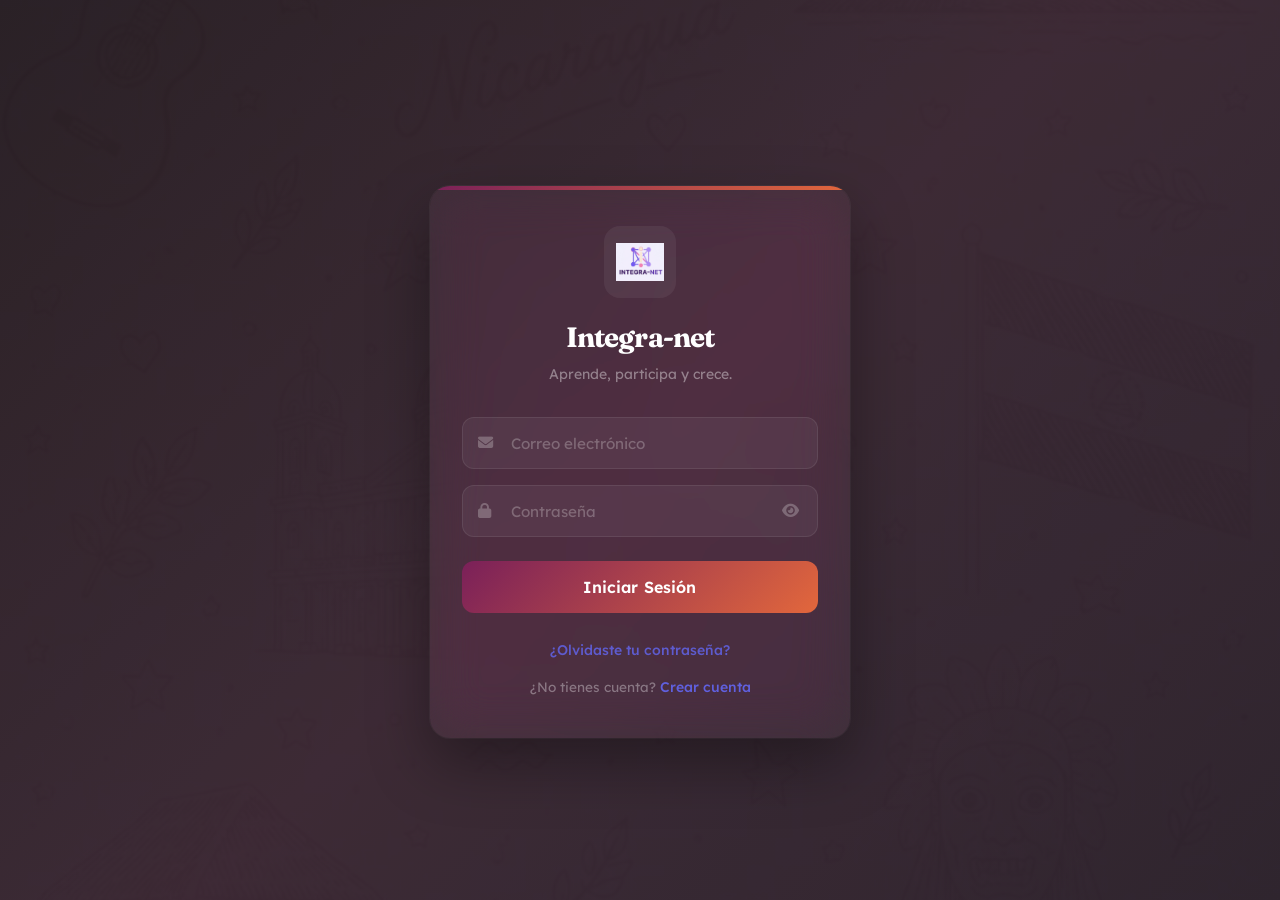
==== web-docente-admin-organizado/paginas/docente/index.html @ 7e0cc8c9 "Add files via upload" ====
<!DOCTYPE html>
<html lang="es">
<head>
    <meta charset="UTF-8">
    <title>Integra-net | Panel Docente</title>
    <meta name="viewport" content="width=device-width, initial-scale=1.0, viewport-fit=cover">
    <link rel="stylesheet" href="https://cdnjs.cloudflare.com/ajax/libs/font-awesome/6.5.1/css/all.min.css">
    <link rel="stylesheet" href="https://cdn.jsdelivr.net/npm/chart.js@4.4.1/dist/chart.min.css">
    <link rel="preconnect" href="https://fonts.googleapis.com">
    <link rel="preconnect" href="https://fonts.gstatic.com" crossorigin>
    <link href="https://fonts.googleapis.com/css2?family=Fraunces:opsz,wght@9..144,500;9..144,600;9..144,700&family=Lexend:wght@300;400;500;600;700&display=swap" rel="stylesheet">
    <link rel="stylesheet" href="../../assets/css/design.css">
    <link rel="stylesheet" href="../../assets/css/styles.css">
    <link rel="stylesheet" href="./docente.css">
</head>
<body>

<div class="overlay" id="overlay" onclick="cerrarSidebar()"></div>

<aside class="sidebar" id="mainSidebar">
    <div class="logo">
        <img src="../../assets/images/Integra-net.jpg" alt="logo" onerror="this.src='https://via.placeholder.com/70'">
        <h2>Integra-net</h2>
        <span>Panel Docente</span>
    </div>
    <nav class="menu">
        <a class="active" data-section="inicio"><i class="fa-solid fa-house"></i> Inicio</a>
        <a data-section="grupos"><i class="fa-solid fa-layer-group"></i> Mis Grupos</a>
        <a data-section="evaluaciones"><i class="fa-solid fa-file-pen"></i> Evaluaciones</a>
        <a data-section="calificaciones"><i class="fa-solid fa-star"></i> Calificaciones</a>
        <a data-section="asistencia"><i class="fa-solid fa-calendar-check"></i> Asistencia</a>
        <a data-section="observaciones"><i class="fa-solid fa-clipboard"></i> Observaciones</a>
        <a data-section="estudiantes"><i class="fa-solid fa-user-graduate"></i> Estudiantes</a>
        <a data-section="tareas"><i class="fa-solid fa-tasks"></i> Tareas</a>
        <a data-section="chat"><i class="fa-solid fa-comments"></i> Chat <span id="chatNotifSidebar" class="notif-badge" style="display:none">0</span></a>
        <a data-section="reportes"><i class="fa-solid fa-chart-simple"></i> Reportes</a>
        <a data-section="perfil"><i class="fa-solid fa-user"></i> Perfil</a>
    </nav>
    <div class="sidebar-footer">
        <button class="btn-cerrar-sesion" onclick="cerrarSesion()"><i class="fa-solid fa-right-from-bracket"></i> Cerrar sesión</button>
    </div>
</aside>

<header class="topbar ribbon-accent">
    <div class="welcome">
        <h1><i class="fa-solid fa-chalkboard-user"></i> Bienvenido Docente, <span id="nombreDocente">...</span></h1>
        <p>Gestiona tus clases, evaluaciones y estudiantes</p>
    </div>
    <div style="display:flex;align-items:center;gap:6px">
        <button class="theme-toggle" onclick="toggleTheme()" title="Cambiar tema" aria-label="Cambiar tema claro/oscuro"><i class="fa-solid fa-moon"></i></button>
        <button class="menu-toggle" onclick="toggleSidebar()" aria-label="Abrir menú"><i class="fa-solid fa-bars"></i></button>
    </div>
</header>

<div class="main-content">
    <!-- INICIO -->
    <section id="inicio" class="dashboard active-section">
        <div class="search-box"><i class="fa-solid fa-magnifying-glass"></i><input type="text" id="buscarGeneral" placeholder="Buscar..."></div>
        <div class="resumen-tareas">
            <div class="card-resumen"><div class="icon-card" style="background:#dbeafe;color:#2563eb"><i class="fa-solid fa-layer-group"></i></div><div class="card-info"><h3>Grupos</h3><span class="card-number" id="totalGrupos">0</span></div></div>
            <div class="card-resumen"><div class="icon-card" style="background:#dcfce7;color:#16a34a"><i class="fa-solid fa-file-pen"></i></div><div class="card-info"><h3>Evaluaciones</h3><span class="card-number" id="totalEvaluaciones">0</span></div></div>
            <div class="card-resumen"><div class="icon-card" style="background:#fef3c7;color:#d97706"><i class="fa-solid fa-users"></i></div><div class="card-info"><h3>Estudiantes</h3><span class="card-number" id="totalEstudiantes">0</span></div></div>
            <div class="card-resumen"><div class="icon-card" style="background:var(--primary-lightest);color:var(--primary)"><i class="fa-solid fa-chart-line"></i></div><div class="card-info"><h3>Rendimiento</h3><span class="card-number" id="totalRendimiento">0%</span></div></div>
        </div>
        <div class="bloque-tareas">
            <div class="bloque-header"><h2><i class="fa-solid fa-chart-bar"></i> Rendimiento General</h2></div>
            <canvas id="chartRendimientoDocente" height="180"></canvas>
        </div>
        <div class="grid-2">
            <div class="bloque-tareas">
                <div class="bloque-header"><h2><i class="fa-solid fa-layer-group"></i> Mis Grupos</h2></div>
                <div id="listaGruposResumen" class="lista-tareas"></div>
            </div>
            <div class="bloque-tareas">
                <div class="bloque-header"><h2><i class="fa-solid fa-clock"></i> Próximas Evaluaciones</h2></div>
                <div id="listaEvaluacionesProximas" class="lista-tareas"></div>
            </div>
        </div>
    </section>

    <!-- GRUPOS -->
    <section id="grupos" class="dashboard">
        <div class="bloque-header"><h2><i class="fa-solid fa-layer-group"></i> Mis Grupos</h2><button class="btn-primary" onclick="abrirModalCrearGrupo()"><i class="fa-solid fa-plus"></i> Nuevo Grupo</button></div>
        <div id="listaGrupos" class="lista-tareas"></div>
    </section>

    <!-- EVALUACIONES -->
    <section id="evaluaciones" class="dashboard">
        <div class="bloque-header"><h2><i class="fa-solid fa-file-pen"></i> Evaluaciones</h2><button class="btn-primary" onclick="abrirModalEvaluacion()"><i class="fa-solid fa-plus"></i> Nueva Evaluación</button></div>
        <div class="filtros-bar">
            <select id="filtroGradoEval" onchange="renderizarEvaluaciones()"><option value="">Todos los grados</option></select>
            <select id="filtroSeccionEval" onchange="renderizarEvaluaciones()"><option value="">Todas las secciones</option></select>
        </div>
        <div id="listaEvaluaciones" class="lista-tareas"></div>
    </section>

    <!-- CALIFICACIONES -->
    <section id="calificaciones" class="dashboard">
        <div class="bloque-header"><h2><i class="fa-solid fa-star"></i> Calificaciones</h2></div>
        <div class="filtros-bar">
            <select id="filtroGradoCal" onchange="cargarCalificaciones()"><option value="">Seleccionar grado</option></select>
            <select id="filtroSeccionCal" onchange="cargarCalificaciones()"><option value="">Seleccionar sección</option></select>
            <select id="filtroEvalCal" onchange="cargarCalificaciones()"><option value="">Seleccionar evaluación</option></select>
        </div>
        <div id="listaCalificaciones" class="lista-tareas"></div>
    </section>

    <!-- ASISTENCIA -->
    <section id="asistencia" class="dashboard">
        <div class="bloque-header"><h2><i class="fa-solid fa-calendar-check"></i> Registro de Asistencia</h2></div>
        <div class="filtros-bar">
            <select id="filtroGradoAsis" onchange="cargarAsistencia()"><option value="">Seleccionar grado</option></select>
            <select id="filtroSeccionAsis" onchange="cargarAsistencia()"><option value="">Seleccionar sección</option></select>
            <input type="date" id="fechaAsistencia" onchange="cargarAsistencia()" style="padding:8px 12px;border:1px solid #e2e8f0;border-radius:12px">
        </div>
        <div id="listaAsistencia" class="lista-tareas"></div>
    </section>

    <!-- OBSERVACIONES -->
    <section id="observaciones" class="dashboard">
        <div class="bloque-header"><h2><i class="fa-solid fa-clipboard"></i> Observaciones</h2></div>
        <div class="filtros-bar">
            <select id="filtroGradoObs" onchange="cargarObservaciones()"><option value="">Seleccionar grado</option></select>
            <select id="filtroSeccionObs" onchange="cargarObservaciones()"><option value="">Seleccionar sección</option></select>
        </div>
        <div id="listaObservaciones" class="lista-tareas"></div>
    </section>

    <!-- ESTUDIANTES -->
    <section id="estudiantes" class="dashboard">
        <div class="search-box"><i class="fa-solid fa-search"></i><input type="text" id="buscarEstudiante" placeholder="Buscar estudiante..."></div>
        <div id="listaEstudiantes" class="lista-tareas"></div>
    </section>

    <!-- REPORTES -->
    <section id="reportes" class="dashboard">
        <div class="bloque-header"><h2><i class="fa-solid fa-chart-simple"></i> Reportes de mi Módulo</h2></div>
        <div class="grid-2">
            <div class="bloque-tareas">
                <div class="bloque-header"><h2><i class="fa-solid fa-chart-bar"></i> Promedio por Grupo</h2></div>
                <canvas id="chartReporteGrupos" height="200"></canvas>
            </div>
            <div class="bloque-tareas">
                <div class="bloque-header"><h2><i class="fa-solid fa-circle-check"></i> Resumen General</h2></div>
                <div id="resumenReporteDocente"></div>
            </div>
        </div>
        <div class="bloque-tareas" style="margin-top:20px">
            <div class="bloque-header"><h2><i class="fa-solid fa-table"></i> Rendimiento por Estudiante</h2></div>
            <div id="tablaRendimiento" class="lista-tareas"></div>
        </div>
    </section>

    <!-- TAREAS -->
    <section id="tareas" class="dashboard">
        <div class="bloque-header"><h2><i class="fa-solid fa-tasks"></i> Gestión de Tareas</h2><button class="btn-primary" onclick="abrirModalCrearTarea()"><i class="fa-solid fa-plus"></i> Nueva Tarea</button></div>
        <div class="filtros-bar">
            <select id="filtroTareaGrupoDocente" onchange="renderizarTareasDocente()">
                <option value="">Todos los grupos</option>
            </select>
            <select id="filtroTareaEstadoDocente" onchange="renderizarTareasDocente()">
                <option value="">Todos los estados</option>
                <option value="pendiente">Pendiente</option>
                <option value="caducada">Caducada</option>
            </select>
        </div>
        <div id="listaTareasDocente" class="lista-tareas"></div>
    </section>

    <!-- MODAL CREAR/EDITAR TAREA -->
    <div id="modalCrearTareaOverlay" class="modal-overlay">
        <div class="modal-contenido">
            <h3 id="modalTareaTitulo"><i class="fa-solid fa-plus"></i> Nueva Tarea</h3>
            <input type="text" id="tareaTitulo" placeholder="Título de la tarea">
            <textarea id="tareaDescripcion" rows="3" placeholder="Descripción de la tarea"></textarea>
            <select id="tareaGrupo"><option value="">Seleccionar grupo</option></select>
            <input type="date" id="tareaFechaLimite">
            <input type="number" id="tareaValor" placeholder="Valor (0-100)" min="0" max="100">
            <div class="modal-buttons">
                <button onclick="cerrarModalCrearTarea()">Cancelar</button>
                <button onclick="guardarTareaDocente()"><i class="fa-solid fa-check"></i> Guardar</button>
            </div>
        </div>
    </div>

    <!-- MODAL VER ENTREGAS -->
    <div id="modalEntregasTarea" class="modal-overlay">
        <div class="modal-contenido modal-lg" style="max-width:700px">
            <h3 id="modalEntregasTitulo"><i class="fa-solid fa-eye"></i> Entregas</h3>
            <div id="listaEntregasTarea"></div>
            <div class="modal-buttons"><button onclick="cerrarModalEntregas()">Cerrar</button></div>
        </div>
    </div>

    <!-- CHAT -->
    <section id="chat" class="dashboard">
        <div class="chat-app">
            <!-- LISTA DE CONVERSACIONES -->
            <div class="chat-sidebar" id="chatSidebar">
                <div class="chat-sidebar-header">
                    <div class="chat-sidebar-titulo">
                        <i class="fa-solid fa-comments"></i>
                        <span>Chat</span>
                    </div>
                    <button class="chat-btn-icon" onclick="chatUI.mostrarNuevoContacto()" title="Nuevo chat">
                        <i class="fa-solid fa-square-pen"></i>
                    </button>
                </div>
                <div class="chat-sidebar-search">
                    <i class="fa-solid fa-magnifying-glass"></i>
                    <input type="text" id="buscarConversaciones" placeholder="Buscar o empezar nuevo chat..." oninput="chatUI.filtrarConversaciones(this.value)">
                </div>
                <div class="chat-sidebar-tabs">
                    <button class="chat-tab active" data-tab="todas" onclick="chatUI.cambiarTab(this)">Todas</button>
                    <button class="chat-tab" data-tab="noLeidos" onclick="chatUI.cambiarTab(this)">No leídos</button>
                    <button class="chat-tab" data-tab="grupos" onclick="chatUI.cambiarTab(this)">Grupos</button>
                </div>
                <div id="listaConversaciones" class="chat-conversaciones-lista"></div>
            </div>

            <!-- PANEL PRINCIPAL DE CHAT -->
            <div class="chat-main-panel" id="chatMainPanel">
                <!-- PLACEHOLDER -->
                <div class="chat-placeholder" id="chatPlaceholder">
                    <div class="chat-placeholder-icon">
                        <i class="fa-solid fa-message"></i>
                    </div>
                    <h3>Tus mensajes</h3>
                    <p>Selecciona una conversación o inicia una nueva</p>
                </div>

                <!-- CONVERSACION ABIERTA -->
                <div class="chat-conversacion" id="chatConversacion" style="display:none">
                    <!-- HEADER -->
                    <div class="chat-conv-header" id="chatConvHeader">
                        <button class="chat-btn-back" onclick="chatUI.cerrarConversacion()" id="chatBackBtn">
                            <i class="fa-solid fa-arrow-left"></i>
                        </button>
                        <div class="chat-conv-header-avatar" id="chatHeaderAvatar" onclick="chatUI.abrirInfoContacto()">
                            <img src="../../assets/images/avatar.png" id="chatAvatar" alt="">
                            <span class="chat-online-dot" id="chatOnlineDot" style="display:none"></span>
                        </div>
                        <div class="chat-conv-header-info" onclick="chatUI.abrirInfoContacto()">
                            <div class="chat-conv-header-nombre" id="chatContactoNombre">Nombre</div>
                            <div class="chat-conv-header-status" id="chatContactoStatus">...</div>
                        </div>
                        <div class="chat-conv-header-acciones">
                            <button class="chat-btn-icon" onclick="chatUI.abrirInfoGrupo()" id="chatBtnGrupoInfo" style="display:none" title="Información del grupo">
                                <i class="fa-solid fa-info-circle"></i>
                            </button>
                            <button class="chat-btn-icon" onclick="chatUI.mostrarOpcionesConv()" title="Más opciones">
                                <i class="fa-solid fa-ellipsis-vertical"></i>
                            </button>
                        </div>
                    </div>

                    <!-- MENSAJES -->
                    <div class="chat-mensajes-area" id="chatMensajes">
                        <div class="chat-mensajes-loading" id="chatLoadingMsgs">
                            <div class="chat-skeleton"></div>
                            <div class="chat-skeleton"></div>
                            <div class="chat-skeleton"></div>
                        </div>
                    </div>

                    <!-- REPLY PREVIEW -->
                    <div class="chat-reply-preview" id="chatReplyPreview" style="display:none">
                        <div class="chat-reply-content">
                            <div class="chat-reply-bar" style="background:var(--primary)"></div>
                            <div class="chat-reply-info">
                                <span class="chat-reply-nombre" id="chatReplyNombre"></span>
                                <span class="chat-reply-texto" id="chatReplyTexto"></span>
                            </div>
                            <button class="chat-reply-cerrar" onclick="chatUI.cancelarRespuesta()">
                                <i class="fa-solid fa-xmark"></i>
                            </button>
                        </div>
                    </div>

                    <!-- INPUT BAR -->
                    <div class="chat-input-bar" id="chatInputBar">
                        <button class="chat-btn-input" onclick="chatUI.mostrarAdjuntar()" title="Adjuntar">
                            <i class="fa-solid fa-plus"></i>
                        </button>
                        <div class="chat-input-wrapper">
                            <input type="text" id="chatInput" placeholder="Escribe un mensaje..." autocomplete="off"
                                oninput="chatUI.onInputChange()" onkeydown="if(event.key==='Enter'&&!event.shiftKey){event.preventDefault();chatUI.enviarMensaje()}">
                            <div class="chat-input-adjuntos" id="chatInputAdjuntos" style="display:none"></div>
                        </div>
                        <button class="chat-btn-send" id="chatBtnSend" onclick="chatUI.enviarMensaje()">
                            <i class="fa-solid fa-paper-plane"></i>
                        </button>
                    </div>
                </div>
            </div>
        </div>
    </section>

    <!-- MODAL CONTACTOS / NUEVO CHAT -->
    <div class="chat-modal-overlay" id="modalNuevoContacto" style="display:none" onclick="if(event.target===this)chatUI.cerrarModal('modalNuevoContacto')">
        <div class="chat-modal">
            <div class="chat-modal-header">
                <h3><i class="fa-solid fa-user-plus"></i> Nuevo mensaje</h3>
                <button class="chat-btn-icon" onclick="chatUI.cerrarModal('modalNuevoContacto')"><i class="fa-solid fa-xmark"></i></button>
            </div>
            <div class="chat-modal-search">
                <i class="fa-solid fa-search"></i>
                <input type="text" id="buscarContactos" placeholder="Buscar..." oninput="chatUI.filtrarContactos(this.value)">
            </div>
            <div class="chat-modal-filtros" id="contactosFiltros">
                <select id="filtroGradoContacto" onchange="chatUI.filtrarContactos()">
                    <option value="">Todos los grados</option>
                </select>
                <select id="filtroSeccionContacto" onchange="chatUI.filtrarContactos()">
                    <option value="">Todas las secciones</option>
                </select>
                <select id="filtroGrupoContacto" onchange="chatUI.filtrarContactos()" style="display:none">
                    <option value="">Todos los grupos</option>
                </select>
            </div>
            <div class="chat-modal-lista" id="listaContactos"></div>
        </div>
    </div>

    <!-- MODAL INFORMACIÓN GRUPO -->
    <div class="chat-modal-overlay" id="modalInfoGrupo" style="display:none" onclick="if(event.target===this)chatUI.cerrarModal('modalInfoGrupo')">
        <div class="chat-modal chat-modal-lg">
            <div class="chat-modal-header">
                <h3><i class="fa-solid fa-info-circle"></i> Información del grupo</h3>
                <button class="chat-btn-icon" onclick="chatUI.cerrarModal('modalInfoGrupo')"><i class="fa-solid fa-xmark"></i></button>
            </div>
            <div id="infoGrupoContent" class="chat-info-grupo"></div>
        </div>
    </div>

    <!-- MODAL PERFIL MIEMBRO -->
    <div class="chat-modal-overlay" id="modalPerfilMiembro" style="display:none" onclick="if(event.target===this)chatUI.cerrarModal('modalPerfilMiembro')">
        <div class="chat-modal">
            <div class="chat-modal-header">
                <h3><i class="fa-solid fa-user"></i> Perfil</h3>
                <button class="chat-btn-icon" onclick="chatUI.cerrarModal('modalPerfilMiembro')"><i class="fa-solid fa-xmark"></i></button>
            </div>
            <div id="perfilMiembroContent"></div>
        </div>
    </div>

    <!-- MENÚ CONTEXTUAL MENSAJE -->
    <div class="chat-context-menu" id="chatContextMenu" style="display:none"></div>

    <!-- REACTION PICKER -->
    <div class="chat-reaction-picker" id="chatReactionPicker" style="display:none">
        <button onclick="chatUI.reaccionar('&#128077;')">👍</button>
        <button onclick="chatUI.reaccionar('&#10084;&#65039;')">❤️</button>
        <button onclick="chatUI.reaccionar('&#128514;')">😂</button>
        <button onclick="chatUI.reaccionar('&#128562;')">😮</button>
        <button onclick="chatUI.reaccionar('&#128557;')">😢</button>
        <button onclick="chatUI.reaccionar('&#128079;')">👏</button>
        <button onclick="chatUI.reaccionar('&#127881;')">🎉</button>
    </div>

    <!-- MODAL ADJUNTAR ARCHIVO -->
    <div class="chat-modal-overlay" id="modalAdjuntar" style="display:none" onclick="if(event.target===this)chatUI.cerrarModal('modalAdjuntar')">
        <div class="chat-modal chat-modal-adjuntar">
            <div class="chat-modal-header">
                <h3><i class="fa-solid fa-paperclip"></i> Adjuntar</h3>
                <button class="chat-btn-icon" onclick="chatUI.cerrarModal('modalAdjuntar')"><i class="fa-solid fa-xmark"></i></button>
            </div>
            <div class="chat-adjuntar-grid">
                <div class="chat-adjuntar-item" onclick="chatUI.adjuntarCamara()">
                    <div class="chat-adjuntar-icon" style="background:#fee2e2;color:#ef4444"><i class="fa-solid fa-camera"></i></div>
                    <span>Cámara</span>
                </div>
                <div class="chat-adjuntar-item" onclick="chatUI.adjuntarGaleria()">
                    <div class="chat-adjuntar-icon" style="background:#dbeafe;color:#3b82f6"><i class="fa-solid fa-image"></i></div>
                    <span>Galería</span>
                </div>
                <div class="chat-adjuntar-item" onclick="chatUI.adjuntarDocumento()">
                    <div class="chat-adjuntar-icon" style="background:var(--primary-lightest);color:var(--primary)"><i class="fa-solid fa-file"></i></div>
                    <span>Documento</span>
                </div>
                <div class="chat-adjuntar-item" onclick="chatUI.adjuntarAudio()">
                    <div class="chat-adjuntar-icon" style="background:#fce7f3;color:#ec4899"><i class="fa-solid fa-microphone"></i></div>
                    <span>Audio</span>
                </div>
                <div class="chat-adjuntar-item" onclick="chatUI.adjuntarUbicacion()">
                    <div class="chat-adjuntar-icon" style="background:#d1fae5;color:#10b981"><i class="fa-solid fa-location-dot"></i></div>
                    <span>Ubicación</span>
                </div>
                <div class="chat-adjuntar-item" onclick="chatUI.adjuntarContacto()">
                    <div class="chat-adjuntar-icon" style="background:#f3e8ff;color:#9333ea"><i class="fa-solid fa-address-book"></i></div>
                    <span>Contacto</span>
                </div>
                <div class="chat-adjuntar-item" onclick="chatUI.adjuntarEncuesta()" id="chatBtnEncuesta">
                    <div class="chat-adjuntar-icon" style="background:#fef3c7;color:#f59e0b"><i class="fa-solid fa-chart-bar"></i></div>
                    <span>Encuesta</span>
                </div>
            </div>
        </div>
    </div>

    <!-- MODAL ENCUESTA -->
    <div class="chat-modal-overlay" id="modalEncuesta" style="display:none" onclick="if(event.target===this)chatUI.cerrarModal('modalEncuesta')">
        <div class="chat-modal">
            <div class="chat-modal-header">
                <h3><i class="fa-solid fa-chart-bar"></i> Crear encuesta</h3>
                <button class="chat-btn-icon" onclick="chatUI.cerrarModal('modalEncuesta')"><i class="fa-solid fa-xmark"></i></button>
            </div>
            <div class="chat-encuesta-form">
                <input type="text" id="encuestaPregunta" placeholder="Escribe tu pregunta..." class="chat-input-full">
                <div id="encuestaOpciones">
                    <input type="text" class="chat-input-full" placeholder="Opción 1" style="margin-bottom:8px">
                    <input type="text" class="chat-input-full" placeholder="Opción 2" style="margin-bottom:8px">
                </div>
                <button class="chat-btn-link" onclick="chatUI.agregarOpcionEncuesta()"><i class="fa-solid fa-plus"></i> Agregar opción</button>
                <select id="encuestaTipo" class="chat-input-full" style="margin-top:12px">
                    <option value="multiple">Múltiples respuestas</option>
                    <option value="unica">Una sola respuesta</option>
                </select>
                <button class="chat-btn-primary" onclick="chatUI.enviarEncuesta()" style="margin-top:16px;width:100%">Crear encuesta</button>
            </div>
        </div>
    </div>

    <!-- MODAL OPCIONES CONVERSACIÓN -->
    <div class="chat-modal-overlay" id="modalOpcionesConv" style="display:none" onclick="if(event.target===this)chatUI.cerrarModal('modalOpcionesConv')">
        <div class="chat-modal">
            <div class="chat-modal-header">
                <h3><i class="fa-solid fa-sliders"></i> Opciones</h3>
                <button class="chat-btn-icon" onclick="chatUI.cerrarModal('modalOpcionesConv')"><i class="fa-solid fa-xmark"></i></button>
            </div>
            <div id="opcionesConvContent" class="chat-opciones-lista"></div>
        </div>
    </div>

    <!-- MODAL REPORTE DOCENTE -->
    <div class="chat-modal-overlay" id="modalReporteChat" style="display:none" onclick="if(event.target===this)chatUI.cerrarModal('modalReporteChat')">
        <div class="chat-modal">
            <div class="chat-modal-header">
                <h3><i class="fa-solid fa-file-export"></i> Exportar conversación</h3>
                <button class="chat-btn-icon" onclick="chatUI.cerrarModal('modalReporteChat')"><i class="fa-solid fa-xmark"></i></button>
            </div>
            <div class="chat-reporte-form">
                <label>Fecha inicial</label>
                <input type="date" id="reporteFechaInicio" class="chat-input-full">
                <label>Fecha final</label>
                <input type="date" id="reporteFechaFin" class="chat-input-full">
                <div style="display:flex;gap:8px;margin-top:16px">
                    <button class="chat-btn-primary" onclick="chatUI.exportarPDF()" style="flex:1"><i class="fa-solid fa-file-pdf"></i> PDF</button>
                    <button class="chat-btn-primary" onclick="chatUI.exportarExcel()" style="flex:1;background:#10b981"><i class="fa-solid fa-file-excel"></i> Excel</button>
                </div>
                <button class="chat-btn-primary" onclick="chatUI.exportarImprimir()" style="margin-top:8px;width:100%;background:var(--primary)"><i class="fa-solid fa-print"></i> Imprimir</button>
            </div>
        </div>
    </div>

    <!-- PERFIL -->
    <section id="perfil" class="dashboard">
        <div class="perfil-card">
            <div class="perfil-portada"></div>
            <div class="perfil-avatar" onclick="document.getElementById('avatarInput').click()">
                <img id="avatarImg" src="../../assets/images/avatar.png" onerror="this.src='../../assets/images/avatar.png'">
                <div class="avatar-edit-icon"><i class="fa-solid fa-camera"></i></div>
            </div>
            <input type="file" id="avatarInput" accept="image/*" style="display:none" onchange="cambiarAvatar(this)">
            <div class="perfil-info">
                <h2 id="perfilNombre"></h2>
                <span class="rol-badge" style="background:#e0f2fe;color:#0284c7"><i class="fa-solid fa-chalkboard-user"></i> Docente</span>
                <div id="perfilMateriaInfo" style="margin-top:8px;font-size:14px;color:#64748b"></div>
            </div>
            <div class="perfil-detalles">
                <div class="detalle-item"><i class="fa-solid fa-envelope"></i> <span id="perfilEmail"></span></div>
                <div class="detalle-item"><i class="fa-solid fa-id-card"></i> <span id="perfilCodigo"></span></div>
                <div class="detalle-item"><i class="fa-solid fa-graduation-cap"></i> <span id="perfilEspecialidad"></span></div>
                <div class="detalle-item"><i class="fa-solid fa-building"></i> <span id="perfilInstituto"></span></div>
                <div class="detalle-item"><i class="fa-solid fa-phone"></i> <span id="perfilTelefono"></span></div>
                <div class="detalle-item"><i class="fa-solid fa-location-dot"></i> <span id="perfilDireccion"></span></div>
                <div class="detalle-item"><i class="fa-solid fa-calendar-alt"></i> Ingreso: <span id="perfilFechaIngreso"></span></div>
            </div>
        </div>
    </section>
</div>

<nav class="bottom-nav">
    <a data-section="inicio" class="active"><i class="fa-solid fa-house"></i><span>Inicio</span></a>
    <a data-section="grupos"><i class="fa-solid fa-layer-group"></i><span>Grupos</span></a>
    <a data-section="evaluaciones"><i class="fa-solid fa-file-pen"></i><span>Evaluaciones</span></a>
    <a data-section="tareas"><i class="fa-solid fa-tasks"></i><span>Tareas</span></a>
    <a data-section="chat"><i class="fa-solid fa-comments"></i><span>Chat <span id="chatNotifBadge" class="notif-badge" style="display:none">0</span></span></a>
    <a data-section="perfil"><i class="fa-solid fa-user"></i><span>Perfil</span></a>
</nav>

<!-- MODAL NUEVA EVALUACIÓN -->
<div id="modalEvaluacionOverlay" class="modal-overlay">
    <div class="modal-contenido">
        <h3><i class="fa-solid fa-file-pen"></i> Nueva Evaluación</h3>
        <select id="evalGrado" onchange="actualizarSeccionesEval()"><option value="">Seleccionar grado</option></select>
        <select id="evalSeccion"><option value="">Seleccionar sección</option></select>
        <input type="text" id="evalNombre" placeholder="Nombre de la evaluación">
        <textarea id="evalDescripcion" rows="3" placeholder="Descripción"></textarea>
        <input type="date" id="evalFecha">
        <div style="display:flex;gap:10px">
            <input type="number" id="evalValor" placeholder="Valor (%)" min="1" max="100" style="flex:1">
            <input type="number" id="evalPuntajeMax" placeholder="Puntaje máximo" min="1" value="100" style="flex:1">
        </div>
        <div class="modal-buttons">
            <button onclick="cerrarModalEvaluacion()">Cancelar</button>
            <button onclick="crearEvaluacion()">Crear Evaluación</button>
        </div>
    </div>
</div>

<!-- MODAL CALIFICAR -->
<div id="modalCalificarOverlay" class="modal-overlay">
    <div class="modal-contenido modal-lg" style="max-width:700px">
        <h3 id="modalCalificarTitulo"><i class="fa-solid fa-star"></i> Calificar</h3>
        <div id="modalCalificarBody"></div>
        <div class="modal-buttons"><button onclick="cerrarModalCalificar()">Cerrar</button></div>
    </div>
</div>

<!-- MODAL CREAR GRUPO -->
<div id="modalCrearGrupoOverlay" class="modal-overlay">
    <div class="modal-contenido">
        <h3><i class="fa-solid fa-layer-group"></i> Crear Nuevo Grupo</h3>
        <input type="text" id="grupoNombre" placeholder="Nombre del grupo (ej: Derechos de la Mujer 10° A)">
        <select id="grupoGrado">
            <option value="">Seleccionar grado</option>
            <option value="7mo">7mo</option>
            <option value="8vo">8vo</option>
            <option value="9no">9no</option>
            <option value="10mo">10mo</option>
            <option value="11vo">11vo</option>
        </select>
        <select id="grupoSeccion">
            <option value="">Seleccionar sección</option>
            <option value="A">A</option>
            <option value="B">B</option>
            <option value="C">C</option>
            <option value="D">D</option>
        </select>
        <textarea id="grupoDescripcion" rows="3" placeholder="Descripción del grupo (opcional)"></textarea>
        <div style="background:#f0fdf4;border-radius:12px;padding:12px;margin:10px 0">
            <p style="font-size:13px;color:#16a34a"><i class="fa-solid fa-info-circle"></i> El sistema generará automáticamente un código único para este grupo.</p>
        </div>
        <div class="modal-buttons">
            <button onclick="cerrarModalCrearGrupo()">Cancelar</button>
            <button onclick="crearGrupo()">Crear Grupo</button>
        </div>
    </div>
</div>

<!-- MODAL OBSERVACIÓN -->
<div id="modalObservacionOverlay" class="modal-overlay">
    <div class="modal-contenido">
        <h3><i class="fa-solid fa-clipboard"></i> Nueva Observación</h3>
        <select id="obsEstudiante"><option value="">Seleccionar estudiante</option></select>
        <select id="obsTipo">
            <option value="Rendimiento">Rendimiento</option>
            <option value="Disciplina">Disciplina</option>
            <option value="Liderazgo">Liderazgo</option>
            <option value="Creatividad">Creatividad</option>
            <option value="Participación">Participación</option>
            <option value="Conducta">Conducta</option>
            <option value="Trabajo en equipo">Trabajo en equipo</option>
        </select>
        <textarea id="obsDescripcion" rows="3" placeholder="Descripción de la observación"></textarea>
        <div class="modal-buttons">
            <button onclick="cerrarModalObservacion()">Cancelar</button>
            <button onclick="guardarObservacion()">Guardar</button>
        </div>
    </div>
</div>

<script src="https://cdn.jsdelivr.net/npm/chart.js@4.4.1/dist/chart.umd.min.js"></script>
<script src="../../assets/js/auth.js"></script>
<script src="../../assets/js/perfil/datosIniciales.js"></script>
<script src="../../assets/js/perfil/autenticacion.js"></script>
<script src="../../assets/js/perfil/perfiles.js"></script>
<script src="../../assets/js/perfil/perfilDocente.js"></script>
<script src="../../assets/js/perfil/chat.js"></script>
<script src="../../assets/js/perfil/chatUI.js"></script>
<script src="../../assets/js/perfil/grupos.js"></script>
<script src="../../assets/js/perfil/notificaciones.js"></script>
<script src="../../assets/js/perfil/tareas.js"></script>
<script src="./docente.js"></script>
</body>
</html>
---- web-docente-admin-organizado/assets/css/design.css ----
:root {
  --primary: #7A2059;
  --primary-hover: #691B4C;
  --primary-active: #59173F;
  --primary-subtle: rgba(122, 32, 89, 0.08);
  --primary-light: rgba(122, 32, 89, 0.12);
  --primary-lighter: rgba(122, 32, 89, 0.15);
  --primary-lightest: #f7ecf2;
  --primary-gradient: linear-gradient(135deg, #7A2059, #E2673C);
  --primary-ghost: linear-gradient(135deg, rgba(122,32,89,0.1), rgba(226,103,60,0.1));

  --success: #1B8A6B;
  --success-hover: #147059;
  --success-subtle: rgba(27, 138, 107, 0.08);
  --success-light: #d4f2e9;
  --success-lighter: #eefaf6;
  --warning: #D98E2B;
  --warning-hover: #B87621;
  --warning-subtle: rgba(217, 142, 43, 0.08);
  --warning-light: #fbebd2;
  --warning-lighter: #fdf6ea;
  --danger: #C23B4E;
  --danger-hover: #A62F40;
  --danger-subtle: rgba(194, 59, 78, 0.08);
  --danger-light: #f7dbe0;
  --danger-lighter: #fbeef0;
  --info: #6D5AC4;
  --info-subtle: rgba(109, 90, 196, 0.08);
  --info-light: #e5e0f7;
  --purple: #9B3B7A;
  --purple-subtle: rgba(155, 59, 122, 0.08);
  --purple-light: #f2e0eb;
  --orange: #E2673C;
  --orange-subtle: rgba(226, 103, 60, 0.08);
  --orange-light: #fbe3d6;
  --pink: #C23B70;
  --pink-subtle: rgba(194, 59, 112, 0.08);
  --pink-light: #f7dcea;
  --teal: #1B8A6B;
  --teal-subtle: rgba(27, 138, 107, 0.08);
  --teal-light: #d4f2e9;

  --bg: #FAF6F7;
  --bg-alt: #F5EEF1;
  --bg-dim: #EDE0E6;
  --surface: #ffffff;
  --surface-hover: #FAF6F7;
  --surface-elevated: #ffffff;
  --border: #E8DCE2;
  --border-light: #F3EAEE;
  --border-dark: #D8C5CF;

  --text-primary: #2B1626;
  --text-secondary: #6B5563;
  --text-tertiary: #A6919C;
  --text-placeholder: #C9B7C0;
  --text-inverse: #ffffff;
  --text-link: #7A2059;

  --shadow-xs: 0 1px 2px rgba(43, 22, 38, 0.03), 0 0 1px rgba(43, 22, 38, 0.06);
  --shadow-sm: 0 1px 3px rgba(43, 22, 38, 0.05), 0 1px 2px rgba(43, 22, 38, 0.04);
  --shadow-md: 0 4px 6px -1px rgba(43, 22, 38, 0.06), 0 2px 4px -2px rgba(43, 22, 38, 0.06);
  --shadow-lg: 0 10px 15px -3px rgba(43, 22, 38, 0.07), 0 4px 6px -4px rgba(43, 22, 38, 0.05);
  --shadow-xl: 0 20px 25px -5px rgba(43, 22, 38, 0.09), 0 8px 10px -6px rgba(43, 22, 38, 0.05);
  --shadow-2xl: 0 25px 50px -12px rgba(43, 22, 38, 0.18);
  --shadow-primary: 0 4px 14px rgba(122, 32, 89, 0.25);
  --shadow-primary-lg: 0 8px 25px rgba(122, 32, 89, 0.3);

  --radius-xs: 4px;
  --radius-sm: 6px;
  --radius-md: 8px;
  --radius-lg: 12px;
  --radius-xl: 16px;
  --radius-2xl: 20px;
  --radius-3xl: 24px;
  --radius-full: 50%;
  --radius-pill: 9999px;

  --font: 'Lexend', 'Segoe UI', system-ui, -apple-system, BlinkMacSystemFont, sans-serif;
  --font-display: 'Fraunces', 'Segoe UI', Georgia, serif;
  --font-mono: 'SF Mono', 'Fira Code', 'Cascadia Code', 'JetBrains Mono', monospace;

  --transition-fast: 150ms cubic-bezier(0.4, 0, 0.2, 1);
  --transition-base: 250ms cubic-bezier(0.4, 0, 0.2, 1);
  --transition-slow: 400ms cubic-bezier(0.4, 0, 0.2, 1);
  --transition-spring: 500ms cubic-bezier(0.16, 1, 0.3, 1);
  --transition-bounce: 600ms cubic-bezier(0.34, 1.56, 0.64, 1);

  --sidebar-width: 280px;
  --sidebar-collapsed: 0px;
  --topbar-height: 64px;
  --bottom-nav-height: 64px;
  --safe-area-bottom: env(safe-area-inset-bottom, 0px);
  --safe-area-top: env(safe-area-inset-top, 0px);
  --chat-input-height: 60px;
}

html { -webkit-text-size-adjust: 100%; scroll-behavior: smooth; }

*, *::before, *::after {
  margin: 0;
  padding: 0;
  box-sizing: border-box;
}

body {
  font-family: var(--font);
  background: var(--bg);
  color: var(--text-primary);
  min-height: 100vh;
  min-height: 100dvh;
  overflow-x: hidden;
  -webkit-font-smoothing: antialiased;
  -moz-osx-font-smoothing: grayscale;
  line-height: 1.5;
}

::selection { background: var(--primary-light); color: var(--primary); }
:focus-visible { outline: 2px solid var(--primary); outline-offset: 2px; }

h1, h2, h3 {
  font-family: var(--font-display);
  font-weight: 600;
  letter-spacing: -0.01em;
}

/* ===== SIGNATURE: RIBBON ACCENT =====
   Franja diagonal violeta→naranja inspirada en el lazo símbolo de la lucha
   contra la violencia de género. Se usa como remate superior en tarjetas
   y paneles clave para anclar visualmente la identidad del proyecto. */
.ribbon-accent {
  position: relative;
  overflow: hidden;
}
.ribbon-accent::before {
  content: '';
  position: absolute;
  top: 0; left: 0; right: 0;
  height: 4px;
  background: var(--primary-gradient);
}

::-webkit-scrollbar { width: 4px; height: 4px; }
::-webkit-scrollbar-track { background: transparent; }
::-webkit-scrollbar-thumb { background: var(--text-tertiary); border-radius: var(--radius-pill); }
::-webkit-scrollbar-thumb:hover { background: var(--text-secondary); }

/* ===== KEYFRAMES ===== */
@keyframes fadeIn { from { opacity: 0; } to { opacity: 1; } }
@keyframes fadeOut { from { opacity: 1; } to { opacity: 0; } }
@keyframes fadeInUp { from { opacity: 0; transform: translateY(16px); } to { opacity: 1; transform: translateY(0); } }
@keyframes fadeInDown { from { opacity: 0; transform: translateY(-12px); } to { opacity: 1; transform: translateY(0); } }
@keyframes fadeInLeft { from { opacity: 0; transform: translateX(-16px); } to { opacity: 1; transform: translateX(0); } }
@keyframes fadeInRight { from { opacity: 0; transform: translateX(16px); } to { opacity: 1; transform: translateX(0); } }
@keyframes fadeInScale { from { opacity: 0; transform: scale(0.95); } to { opacity: 1; transform: scale(1); } }
@keyframes scaleIn { from { transform: scale(0); } to { transform: scale(1); } }
@keyframes slideInUp { from { transform: translateY(100%); } to { transform: translateY(0); } }
@keyframes slideInDown { from { transform: translateY(-100%); } to { transform: translateY(0); } }
@keyframes slideInRight { from { transform: translateX(100%); } to { transform: translateX(0); } }
@keyframes slideInLeft { from { transform: translateX(-100%); } to { transform: translateX(0); } }
@keyframes pulse { 0%, 100% { opacity: 1; } 50% { opacity: 0.5; } }
@keyframes pulse-ring { 0% { transform: scale(0.8); opacity: 1; } 100% { transform: scale(2); opacity: 0; } }
@keyframes shimmer { 0% { background-position: -200% 0; } 100% { background-position: 200% 0; } }
@keyframes ripple { to { transform: scale(4); opacity: 0; } }
@keyframes spin { to { transform: rotate(360deg); } }
@keyframes bounce-in { 0% { transform: scale(0); } 50% { transform: scale(1.15); } 100% { transform: scale(1); } }
@keyframes msg-pop { 0% { opacity: 0; transform: translateY(8px) scale(0.97); } 100% { opacity: 1; transform: translateY(0) scale(1); } }
@keyframes skeleton-pulse { 0% { opacity: 0.6; } 50% { opacity: 1; } 100% { opacity: 0.6; } }
@keyframes progress-bar { from { width: 0%; } to { width: var(--progress, 100%); } }
@keyframes checkmark { 0% { stroke-dashoffset: 50; } 100% { stroke-dashoffset: 0; } }
@keyframes float { 0%, 100% { transform: translateY(0); } 50% { transform: translateY(-4px); } }
@keyframes shimmer-card { 0% { background-position: -400% 0; } 100% { background-position: 400% 0; } }
@keyframes slideUpFade {
  from { opacity: 0; transform: translateY(20px) scale(0.98); }
  to { opacity: 1; transform: translateY(0) scale(1); }
}
@keyframes notif-pulse {
  0% { box-shadow: 0 0 0 0 rgba(99, 102, 241, 0.5); }
  70% { box-shadow: 0 0 0 8px rgba(99, 102, 241, 0); }
  100% { box-shadow: 0 0 0 0 rgba(99, 102, 241, 0); }
}
@keyframes toast-in {
  0% { opacity: 0; transform: translateX(-50%) translateY(100px) scale(0.9); }
  100% { opacity: 1; transform: translateX(-50%) translateY(0) scale(1); }
}
@keyframes toast-out {
  0% { opacity: 1; transform: translateX(-50%) translateY(0) scale(1); }
  100% { opacity: 0; transform: translateX(-50%) translateY(20px) scale(0.9); }
}

/* ===== UTILITY CLASSES ===== */
.animate-fadeIn { animation: fadeIn var(--transition-slow) both; }
.animate-fadeInUp { animation: fadeInUp var(--transition-slow) both; }
.animate-fadeInDown { animation: fadeInDown var(--transition-slow) both; }
.animate-fadeInLeft { animation: fadeInLeft var(--transition-slow) both; }
.animate-fadeInRight { animation: fadeInRight var(--transition-slow) both; }
.animate-fadeInScale { animation: fadeInScale var(--transition-slow) both; }
.animate-slideInUp { animation: slideInUp var(--transition-slow) cubic-bezier(0.16,1,0.3,1) both; }
.animate-slideInRight { animation: slideInRight var(--transition-slow) cubic-bezier(0.16,1,0.3,1) both; }
.animate-slideInLeft { animation: slideInLeft var(--transition-slow) cubic-bezier(0.16,1,0.3,1) both; }
.animate-bounce-in { animation: bounce-in var(--transition-bounce) both; }
.animate-scaleIn { animation: scaleIn var(--transition-spring) both; }

.animate-delay-100 { animation-delay: 50ms; }
.animate-delay-200 { animation-delay: 100ms; }
.animate-delay-300 { animation-delay: 150ms; }
.animate-delay-400 { animation-delay: 200ms; }
.animate-delay-500 { animation-delay: 250ms; }
.animate-delay-600 { animation-delay: 300ms; }
.animate-delay-700 { animation-delay: 350ms; }
.animate-delay-800 { animation-delay: 400ms; }

/* ===== SKELETON LOADING ===== */
.skeleton {
  background: linear-gradient(90deg, var(--border-light) 25%, var(--border) 50%, var(--border-light) 75%);
  background-size: 200% 100%;
  animation: shimmer 1.5s ease-in-out infinite;
  border-radius: var(--radius-sm);
  color: transparent !important;
  user-select: none;
  pointer-events: none;
}
.skeleton-text { height: 14px; margin-bottom: 8px; width: 80%; }
.skeleton-title { height: 20px; margin-bottom: 12px; width: 60%; }
.skeleton-avatar { width: 48px; height: 48px; border-radius: var(--radius-full); }
.skeleton-card { height: 80px; border-radius: var(--radius-lg); }
.skeleton-button { height: 40px; width: 120px; border-radius: var(--radius-md); }

/* ===== TOAST NOTIFICATION ===== */
.toast-global {
  position: fixed;
  bottom: calc(var(--bottom-nav-height) + 16px);
  left: 50%;
  transform: translateX(-50%) translateY(100px);
  background: #1e293b;
  color: white;
  padding: 12px 20px;
  border-radius: var(--radius-pill);
  display: flex;
  align-items: center;
  gap: 10px;
  z-index: 9999;
  transition: all var(--transition-spring);
  opacity: 0;
  font-size: 14px;
  font-weight: 500;
  box-shadow: var(--shadow-lg), 0 0 0 1px rgba(255,255,255,0.05);
  pointer-events: none;
  max-width: 90vw;
  white-space: nowrap;
}
.toast-global.show {
  opacity: 1;
  transform: translateX(-50%) translateY(0);
  pointer-events: auto;
  animation: toast-in 0.4s cubic-bezier(0.16,1,0.3,1);
}
.toast-global.hiding {
  animation: toast-out 0.3s ease forwards;
}
.toast-global.success { background: linear-gradient(135deg, #065f46, #047857); }
.toast-global.error { background: linear-gradient(135deg, #991b1b, #b91c1c); }
.toast-global.info { background: linear-gradient(135deg, #1e40af, #2563eb); }
.toast-global.warning { background: linear-gradient(135deg, #92400e, #b45309); }
.toast-global i { font-size: 16px; flex-shrink: 0; }

@media (min-width: 769px) {
  .toast-global { bottom: 30px; }
}

/* ===== THEME: DARK ===== */
@media (prefers-color-scheme: dark) {
  :root {
    --bg: #1A1017;
    --bg-alt: #21151C;
    --bg-dim: #2E1D27;
    --surface: #251721;
    --surface-hover: #2E1D27;
    --surface-elevated: #2E1D27;
    --border: #3D2530;
    --border-light: #2E1D27;
    --border-dark: #4D3040;
    --text-primary: #F5EBEF;
    --text-secondary: #C2A8B5;
    --text-tertiary: #8A6C79;
    --text-placeholder: #6B5563;
    --primary-lightest: rgba(155, 59, 122, 0.15);
    --shadow-xs: 0 1px 2px rgba(0,0,0,0.2);
    --shadow-sm: 0 1px 3px rgba(0,0,0,0.3);
    --shadow-md: 0 4px 6px rgba(0,0,0,0.3);
    --shadow-lg: 0 10px 15px rgba(0,0,0,0.4);
    --shadow-xl: 0 20px 25px rgba(0,0,0,0.5);
    --shadow-2xl: 0 25px 50px rgba(0,0,0,0.6);
  }
}

[data-theme="dark"] {
  --bg: #1A1017;
  --bg-alt: #21151C;
  --bg-dim: #2E1D27;
  --surface: #251721;
  --surface-hover: #2E1D27;
  --surface-elevated: #2E1D27;
  --border: #3D2530;
  --border-light: #2E1D27;
  --border-dark: #4D3040;
  --text-primary: #F5EBEF;
  --text-secondary: #C2A8B5;
  --text-tertiary: #8A6C79;
  --text-placeholder: #6B5563;
  --primary-lightest: rgba(155, 59, 122, 0.15);
  --shadow-xs: 0 1px 2px rgba(0,0,0,0.2);
  --shadow-sm: 0 1px 3px rgba(0,0,0,0.3);
  --shadow-md: 0 4px 6px rgba(0,0,0,0.3);
  --shadow-lg: 0 10px 15px rgba(0,0,0,0.4);
  --shadow-xl: 0 20px 25px rgba(0,0,0,0.5);
  --shadow-2xl: 0 25px 50px rgba(0,0,0,0.6);
}

[data-theme="light"] {
  --bg: #f8fafc;
  --bg-alt: #f1f5f9;
  --bg-dim: #e2e8f0;
  --surface: #ffffff;
  --surface-hover: #f8fafc;
  --surface-elevated: #ffffff;
  --border: #e2e8f0;
  --border-light: #f1f5f9;
  --border-dark: #cbd5e1;
  --text-primary: #0f172a;
  --text-secondary: #475569;
  --text-tertiary: #94a3b8;
  --text-placeholder: #cbd5e1;
  --primary-lightest: #f7ecf2;
  --shadow-xs: 0 1px 2px rgba(0,0,0,0.025);
  --shadow-sm: 0 1px 3px rgba(0,0,0,0.04);
  --shadow-md: 0 4px 6px rgba(0,0,0,0.05);
  --shadow-lg: 0 10px 15px rgba(0,0,0,0.06);
  --shadow-xl: 0 20px 25px rgba(0,0,0,0.08);
  --shadow-2xl: 0 25px 50px rgba(0,0,0,0.15);
}
---- web-docente-admin-organizado/assets/css/styles.css ----
/* ===== SIDEBAR ===== */
.sidebar {
  width: var(--sidebar-width);
  background: linear-gradient(180deg, #0f172a 0%, #1a2332 100%);
  color: white;
  position: fixed;
  left: calc(var(--sidebar-width) * -1);
  top: 0;
  height: 100dvh;
  display: flex;
  flex-direction: column;
  z-index: 1000;
  transition: left var(--transition-slow);
  box-shadow: 4px 0 40px rgba(0, 0, 0, 0.3);
}
.sidebar.mobile-open,
.sidebar.open { left: 0; }

@media (min-width: 769px) {
  .sidebar { left: 0; }
}

.sidebar-overlay,
.overlay {
  position: fixed;
  inset: 0;
  background: rgba(0, 0, 0, 0.5);
  z-index: 999;
  display: none;
  backdrop-filter: blur(8px);
  -webkit-backdrop-filter: blur(8px);
}
.sidebar-overlay.active,
.overlay.active { display: block; }

.logo {
  text-align: center;
  padding: clamp(20px, 4vw, 28px) 20px 20px;
  border-bottom: 1px solid rgba(255, 255, 255, 0.06);
  flex-shrink: 0;
}
.logo img {
  width: 52px;
  height: 52px;
  object-fit: contain;
  margin-bottom: 8px;
  border-radius: var(--radius-lg);
  background: rgba(255, 255, 255, 0.08);
  padding: 8px;
  transition: transform var(--transition-base);
}
.logo:hover img { transform: scale(1.05); }
.logo h2 {
  color: #F7ECF2;
  font-size: clamp(1.1rem, 2.5vw, 1.25rem);
  font-weight: 700;
  letter-spacing: -0.02em;
}
.logo span {
  font-size: 11px;
  color: var(--text-tertiary);
  display: block;
  margin-top: 2px;
  opacity: 0.7;
}

.menu {
  display: flex;
  flex-direction: column;
  gap: 1px;
  padding: 12px 10px;
  flex: 1;
  overflow-y: auto;
}
.menu a {
  text-decoration: none;
  color: #64748b;
  padding: 10px 14px;
  border-radius: var(--radius-md);
  display: flex;
  gap: 12px;
  align-items: center;
  transition: all var(--transition-fast);
  cursor: pointer;
  font-weight: 500;
  font-size: 0.875rem;
  position: relative;
}
.menu a i {
  width: 20px;
  font-size: 1rem;
  text-align: center;
  flex-shrink: 0;
}
.menu a:hover {
  background: rgba(255, 255, 255, 0.06);
  color: #cbd5e1;
}
.menu a.active {
  background: var(--primary-gradient);
  color: white;
  box-shadow: 0 4px 16px rgba(99, 102, 241, 0.3);
  font-weight: 600;
}
.menu a .notif-badge {
  position: absolute;
  right: 10px;
  top: 50%;
  transform: translateY(-50%);
}

.sidebar-footer {
  padding: 12px 16px 20px;
  border-top: 1px solid rgba(255, 255, 255, 0.06);
  flex-shrink: 0;
}

.cerrar-sesion-btn,
.btn-cerrar-sesion {
  display: flex;
  align-items: center;
  gap: 10px;
  padding: 12px 16px;
  background: rgba(239, 68, 68, 0.1);
  border: 1px solid rgba(239, 68, 68, 0.15);
  border-radius: var(--radius-md);
  cursor: pointer;
  color: #fca5a5;
  font-weight: 600;
  width: 100%;
  font-size: 0.875rem;
  transition: all var(--transition-fast);
}
.cerrar-sesion-btn:hover,
.btn-cerrar-sesion:hover {
  background: rgba(239, 68, 68, 0.2);
  color: #fecaca;
  transform: translateY(-1px);
}
.cerrar-sesion-btn:active,
.btn-cerrar-sesion:active { transform: translateY(0); }

/* ===== TOPBAR ===== */
.topbar {
  margin-left: 0;
  background: rgba(255, 255, 255, 0.8);
  backdrop-filter: blur(16px) saturate(180%);
  -webkit-backdrop-filter: blur(16px) saturate(180%);
  padding: 12px 16px;
  display: flex;
  justify-content: space-between;
  align-items: center;
  border-bottom: 1px solid var(--border);
  position: sticky;
  top: 0;
  z-index: 100;
  min-height: var(--topbar-height);
  transition: margin-left var(--transition-slow);
}

@media (min-width: 769px) {
  .topbar {
    margin-left: var(--sidebar-width);
    padding: 12px clamp(24px, 3vw, 32px);
  }
}

.welcome { min-width: 0; flex: 1; }
.welcome h1 {
  font-size: clamp(0.9rem, 2.5vw, 1.1rem);
  display: flex;
  align-items: center;
  gap: 8px;
  color: var(--text-primary);
  font-weight: 700;
  white-space: nowrap;
  overflow: hidden;
  text-overflow: ellipsis;
}
.welcome h1 i { color: var(--primary); font-size: 1.1rem; flex-shrink: 0; }
.welcome p {
  color: var(--text-tertiary);
  font-size: 0.8rem;
  margin-top: 1px;
}

.menu-toggle {
  font-size: 1.2rem;
  cursor: pointer;
  color: var(--text-secondary);
  background: var(--bg-alt);
  border: none;
  padding: 10px 12px;
  border-radius: var(--radius-md);
  display: flex;
  align-items: center;
  justify-content: center;
  transition: all var(--transition-fast);
  flex-shrink: 0;
}
.menu-toggle:hover { background: var(--border); color: var(--text-primary); }
.menu-toggle:active { transform: scale(0.95); }

@media (min-width: 769px) { .menu-toggle { display: none; } }

/* ===== TOPBAR THEME TOGGLE ===== */
.theme-toggle {
  font-size: 1rem;
  cursor: pointer;
  color: var(--text-secondary);
  background: var(--bg-alt);
  border: none;
  padding: 10px;
  border-radius: var(--radius-md);
  display: flex;
  align-items: center;
  justify-content: center;
  transition: all var(--transition-fast);
  flex-shrink: 0;
  margin-right: 8px;
}
.theme-toggle:hover { background: var(--border); color: var(--text-primary); }

/* ===== MAIN CONTENT ===== */
.main-content {
  padding: 16px 14px;
  min-height: calc(100dvh - var(--topbar-height));
  padding-bottom: calc(var(--bottom-nav-height) + 24px);
}

@media (min-width: 769px) {
  .main-content {
    margin-left: var(--sidebar-width);
    padding: 28px clamp(24px, 3vw, 32px) 40px;
  }
}

.dashboard { display: none; }
.dashboard.active-section {
  display: block;
  animation: fadeInUp 0.45s cubic-bezier(0.16, 1, 0.3, 1) both;
}
#chat.dashboard.active-section {
  animation: fadeIn 0.3s ease both;
}

/* ===== SECTION HEADER ===== */
.section-header {
  display: flex;
  align-items: center;
  justify-content: space-between;
  margin-bottom: clamp(16px, 2.5vw, 24px);
  flex-wrap: wrap;
  gap: 12px;
}
.section-header h2 {
  font-size: clamp(1.1rem, 2.5vw, 1.35rem);
  font-weight: 700;
  color: var(--text-primary);
  display: flex;
  align-items: center;
  gap: 10px;
}
.section-header h2 i { color: var(--primary); }
.section-header p {
  font-size: 0.85rem;
  color: var(--text-tertiary);
  margin-top: 2px;
}

/* ===== SEARCH BOX ===== */
.search-box {
  margin-bottom: clamp(16px, 2.5vw, 24px);
  position: relative;
}
.search-box i {
  position: absolute;
  left: 14px;
  top: 50%;
  transform: translateY(-50%);
  color: var(--text-tertiary);
  font-size: 0.9rem;
  pointer-events: none;
  z-index: 1;
}
.search-box input {
  width: 100%;
  height: 44px;
  padding: 0 16px 0 42px;
  border: 1.5px solid var(--border);
  border-radius: var(--radius-lg);
  background: var(--surface);
  font-size: 14px;
  color: var(--text-primary);
  transition: all var(--transition-fast);
  outline: none;
}
.search-box input::placeholder { color: var(--text-placeholder); }
.search-box input:focus {
  border-color: var(--primary);
  box-shadow: 0 0 0 3px var(--primary-light);
  background: var(--surface);
}

/* ===== SUMMARY CARDS ===== */
.resumen-tareas {
  display: grid;
  grid-template-columns: repeat(2, 1fr);
  gap: clamp(10px, 1.5vw, 16px);
  margin-bottom: clamp(16px, 2.5vw, 24px);
}

@media (min-width: 640px) {
  .resumen-tareas { grid-template-columns: repeat(4, 1fr); }
}

.card-resumen {
  background: var(--surface);
  border-radius: var(--radius-xl);
  padding: clamp(14px, 2vw, 18px);
  display: flex;
  align-items: center;
  gap: clamp(12px, 1.5vw, 16px);
  box-shadow: var(--shadow-sm);
  transition: all var(--transition-base);
  cursor: pointer;
  border: 1px solid var(--border-light);
  position: relative;
  overflow: hidden;
}
.card-resumen::before {
  content: '';
  position: absolute;
  inset: 0;
  background: linear-gradient(135deg, transparent 50%, rgba(99,102,241,0.02));
  pointer-events: none;
}
.card-resumen:hover {
  transform: translateY(-3px);
  box-shadow: var(--shadow-lg);
  border-color: var(--border);
}
.card-resumen:active { transform: translateY(-1px); }

.icon-card {
  width: clamp(40px, 5vw, 48px);
  height: clamp(40px, 5vw, 48px);
  border-radius: var(--radius-lg);
  display: flex;
  align-items: center;
  justify-content: center;
  font-size: clamp(1.1rem, 1.5vw, 1.25rem);
  flex-shrink: 0;
  position: relative;
}

.card-info h3 {
  font-size: 0.7rem;
  color: var(--text-tertiary);
  font-weight: 500;
  text-transform: uppercase;
  letter-spacing: 0.05em;
  margin-bottom: 2px;
}
.card-number {
  font-size: clamp(1.25rem, 3vw, 1.6rem);
  font-weight: 800;
  color: var(--text-primary);
  line-height: 1.1;
  letter-spacing: -0.03em;
}

/* ===== CARDS / BLOQUES ===== */
.bloque-tareas {
  background: var(--surface);
  border-radius: var(--radius-xl);
  padding: clamp(18px, 2.5vw, 24px);
  box-shadow: var(--shadow-sm);
  margin-bottom: 20px;
  border: 1px solid var(--border-light);
  transition: border-color var(--transition-fast), box-shadow var(--transition-fast);
}
.bloque-tareas:hover { border-color: var(--border); }

.bloque-header {
  display: flex;
  justify-content: space-between;
  align-items: center;
  margin-bottom: 16px;
  padding-bottom: 12px;
  border-bottom: 1.5px solid var(--border-light);
  flex-wrap: wrap;
  gap: 8px;
}
.bloque-header h2 {
  font-size: clamp(0.9rem, 2vw, 1rem);
  display: flex;
  align-items: center;
  gap: 8px;
  color: var(--text-primary);
  font-weight: 700;
}
.bloque-header h3 {
  font-size: clamp(0.85rem, 1.8vw, 0.95rem);
  display: flex;
  align-items: center;
  gap: 8px;
  color: var(--text-primary);
  font-weight: 600;
}

/* ===== BUTTONS ===== */
.btn-primary,
.btn-add,
.btn-unirse {
  background: var(--primary-gradient);
  color: white;
  border: none;
  padding: 10px 20px;
  border-radius: var(--radius-md);
  cursor: pointer;
  display: inline-flex;
  align-items: center;
  gap: 8px;
  font-weight: 600;
  font-size: 0.85rem;
  transition: all var(--transition-fast);
  white-space: nowrap;
  position: relative;
  overflow: hidden;
  user-select: none;
}
.btn-primary::after,
.btn-add::after,
.btn-unirse::after {
  content: '';
  position: absolute;
  inset: 0;
  background: rgba(255,255,255,0);
  transition: background var(--transition-fast);
}
.btn-primary:hover,
.btn-add:hover,
.btn-unirse:hover {
  transform: translateY(-1px);
  box-shadow: var(--shadow-primary);
}
.btn-primary:active,
.btn-add:active,
.btn-unirse:active { transform: translateY(0); box-shadow: none; }
.btn-primary:disabled,
.btn-add:disabled,
.btn-unirse:disabled { opacity: 0.5; cursor: not-allowed; transform: none; box-shadow: none; }

.btn-secondary {
  background: var(--bg-alt);
  color: var(--text-secondary);
  border: 1px solid var(--border);
  padding: 10px 20px;
  border-radius: var(--radius-md);
  cursor: pointer;
  display: inline-flex;
  align-items: center;
  gap: 8px;
  font-weight: 600;
  font-size: 0.85rem;
  transition: all var(--transition-fast);
  user-select: none;
}
.btn-secondary:hover {
  background: var(--border);
  color: var(--text-primary);
  transform: translateY(-1px);
}
.btn-secondary:active { transform: translateY(0); }

.btn-ghost {
  background: transparent;
  color: var(--text-secondary);
  border: none;
  padding: 8px 16px;
  border-radius: var(--radius-md);
  cursor: pointer;
  display: inline-flex;
  align-items: center;
  gap: 8px;
  font-weight: 500;
  font-size: 0.85rem;
  transition: all var(--transition-fast);
}
.btn-ghost:hover { background: var(--bg-alt); color: var(--text-primary); }

.btn-danger {
  background: var(--danger);
  color: white;
  border: none;
  padding: 10px 20px;
  border-radius: var(--radius-md);
  cursor: pointer;
  display: inline-flex;
  align-items: center;
  gap: 8px;
  font-weight: 600;
  font-size: 0.85rem;
  transition: all var(--transition-fast);
}
.btn-danger:hover { background: var(--danger-hover); transform: translateY(-1px); }
.btn-danger:active { transform: translateY(0); }

.btn-eliminar {
  background: none;
  border: none;
  padding: 6px 12px;
  border-radius: var(--radius-sm);
  cursor: pointer;
  color: var(--danger);
  font-weight: 600;
  font-size: 0.8rem;
  transition: all var(--transition-fast);
}
.btn-eliminar:hover { background: var(--danger-light); }

.btn-asistencia.activo {
  transform: scale(1.05);
  box-shadow: 0 2px 8px rgba(0, 0, 0, 0.15);
}

/* ===== LIST ITEMS ===== */
.lista-tareas {
  display: flex;
  flex-direction: column;
  gap: 8px;
}

.tarea-card,
.grupo-card,
.trabajo-card,
.entrega-card,
.chat-card {
  background: var(--surface);
  border-radius: var(--radius-lg);
  padding: 14px 16px;
  transition: all var(--transition-fast);
  border: 1px solid var(--border-light);
  position: relative;
}

.tarea-card {
  border-left: 3px solid var(--warning);
  display: flex;
  flex-direction: column;
  gap: 6px;
}
.tarea-card.entregada { border-left-color: var(--success); }

.grupo-card,
.chat-card {
  border-left: 3px solid var(--primary);
  display: flex;
  align-items: center;
  gap: 12px;
}
.chat-card {
  border-left-color: var(--purple);
  cursor: pointer;
}

.tarea-card:hover,
.grupo-card:hover,
.chat-card:hover,
.trabajo-card:hover,
.entrega-card:hover {
  background: var(--surface-hover);
  border-color: var(--border);
  transform: translateX(3px);
}

.tarea-header,
.grupo-header {
  display: flex;
  justify-content: space-between;
  align-items: center;
  flex-wrap: wrap;
  gap: 6px;
}

.tarea-titulo,
.grupo-nombre {
  font-weight: 700;
  font-size: 0.875rem;
  color: var(--text-primary);
  display: flex;
  align-items: center;
  gap: 6px;
}

.badge-grupo,
.badge-nota {
  background: var(--primary-lightest);
  color: var(--primary);
  padding: 3px 10px;
  border-radius: var(--radius-pill);
  font-size: 0.7rem;
  font-weight: 600;
  white-space: nowrap;
}
.badge-nota { background: var(--success-light); color: var(--success); }

.tarea-desc,
.grupo-desc {
  font-size: 0.8rem;
  color: var(--text-secondary);
  line-height: 1.5;
  margin-top: 2px;
}
.tarea-footer,
.grupo-footer {
  display: flex;
  justify-content: space-between;
  align-items: center;
  font-size: 0.75rem;
  color: var(--text-tertiary);
  flex-wrap: wrap;
  gap: 6px;
  margin-top: 4px;
}

.chat-avatar-list {
  width: 40px;
  height: 40px;
  border-radius: var(--radius-full);
  object-fit: cover;
  border: 2px solid var(--border);
  background: var(--bg-alt);
  flex-shrink: 0;
}

.card-info-flex { flex: 1; min-width: 0; }
.card-info-flex .grupo-nombre {
  font-weight: 600;
  font-size: 0.875rem;
  margin-bottom: 2px;
  white-space: nowrap;
  overflow: hidden;
  text-overflow: ellipsis;
}
.card-info-flex .grupo-desc {
  font-size: 0.75rem;
  color: var(--text-tertiary);
  white-space: nowrap;
  overflow: hidden;
  text-overflow: ellipsis;
}

.empty-message {
  text-align: center;
  padding: clamp(32px, 5vw, 48px) clamp(16px, 3vw, 24px);
  color: var(--text-tertiary);
}
.empty-message i {
  font-size: clamp(2rem, 4vw, 2.8rem);
  margin-bottom: 12px;
  display: block;
  color: var(--border);
}
.empty-message p { font-size: 0.9rem; }

/* ===== MODAL ===== */
.modal-overlay {
  position: fixed;
  inset: 0;
  background: rgba(0, 0, 0, 0.5);
  backdrop-filter: blur(8px);
  -webkit-backdrop-filter: blur(8px);
  z-index: 2000;
  display: none;
  justify-content: center;
  align-items: center;
  padding: 16px;
  animation: fadeIn 0.2s ease;
}

.modal-contenido {
  background: var(--surface);
  border-radius: var(--radius-2xl);
  padding: clamp(20px, 3vw, 28px);
  width: 100%;
  max-width: 480px;
  max-height: 90dvh;
  overflow-y: auto;
  box-shadow: var(--shadow-2xl);
  animation: fadeInScale 0.3s cubic-bezier(0.16, 1, 0.3, 1);
  border: 1px solid var(--border);
}
.modal-contenido.modal-lg { max-width: 700px; }
.modal-contenido h3 {
  margin-bottom: 20px;
  color: var(--text-primary);
  display: flex;
  align-items: center;
  gap: 10px;
  font-size: 1.1rem;
}

.modal-contenido input,
.modal-contenido textarea,
.modal-contenido select {
  width: 100%;
  padding: 12px 14px;
  border: 1.5px solid var(--border);
  border-radius: var(--radius-md);
  margin-bottom: 12px;
  font-size: 14px;
  font-family: var(--font);
  color: var(--text-primary);
  background: var(--surface);
  transition: all var(--transition-fast);
  outline: none;
}
.modal-contenido input:focus,
.modal-contenido textarea:focus,
.modal-contenido select:focus {
  border-color: var(--primary);
  box-shadow: 0 0 0 3px var(--primary-light);
}
.modal-contenido textarea { resize: vertical; min-height: 80px; }

.modal-buttons {
  display: flex;
  gap: 10px;
  justify-content: flex-end;
  margin-top: 20px;
}
.modal-buttons button {
  padding: 10px 20px;
  border-radius: var(--radius-md);
  border: none;
  cursor: pointer;
  font-weight: 600;
  font-size: 0.875rem;
  transition: all var(--transition-fast);
}
.modal-buttons button:first-child {
  background: var(--bg-alt);
  color: var(--text-secondary);
}
.modal-buttons button:first-child:hover { background: var(--border); }
.modal-buttons button:last-child {
  background: var(--primary-gradient);
  color: white;
}
.modal-buttons button:last-child:hover {
  box-shadow: var(--shadow-primary);
}

/* ===== GRID ===== */
.grid-2 {
  display: grid;
  grid-template-columns: 1fr;
  gap: 20px;
}
@media (min-width: 768px) { .grid-2 { grid-template-columns: 1fr 1fr; } }

/* ===== FILTERS ===== */
.filtros-bar {
  display: flex;
  gap: 8px;
  margin-bottom: 20px;
  flex-wrap: wrap;
}
.filtros-bar select {
  padding: 10px 12px;
  border: 1.5px solid var(--border);
  border-radius: var(--radius-md);
  font-size: 0.8rem;
  background: var(--surface);
  color: var(--text-primary);
  min-width: 130px;
  flex: 1;
  outline: none;
  cursor: pointer;
  transition: all var(--transition-fast);
  appearance: auto;
}
.filtros-bar select:focus {
  border-color: var(--primary);
  box-shadow: 0 0 0 3px var(--primary-light);
}
.filtros-bar input[type="date"] {
  padding: 9px 12px;
  border: 1.5px solid var(--border);
  border-radius: var(--radius-md);
  font-size: 0.8rem;
  background: var(--surface);
  color: var(--text-primary);
  outline: none;
  transition: all var(--transition-fast);
  min-width: 140px;
}
.filtros-bar input[type="date"]:focus {
  border-color: var(--primary);
  box-shadow: 0 0 0 3px var(--primary-light);
}

/* ===== NOTIFICATION BADGE ===== */
.notif-badge {
  background: var(--primary);
  color: white;
  font-size: 0.6rem;
  font-weight: 700;
  padding: 2px 7px;
  border-radius: var(--radius-pill);
  line-height: 1.4;
  min-width: 18px;
  text-align: center;
  animation: notif-pulse 2s infinite;
}

/* ===== CODE / MISC ===== */
.codigo-clase {
  background: var(--bg-alt);
  padding: clamp(4px, 1vw, 5px) clamp(10px, 1.5vw, 12px);
  border-radius: var(--radius-pill);
  font-size: 0.7rem;
  font-family: var(--font-mono);
  font-weight: 700;
  cursor: pointer;
  transition: all var(--transition-fast);
  color: var(--text-secondary);
  border: 1px solid var(--border);
}
.codigo-clase:hover {
  background: var(--primary);
  color: white;
  border-color: var(--primary);
  transform: translateY(-1px);
}

.carrera-content { padding: 4px 0; }
.carrera-secundaria { padding: 8px 0; }

/* ===== PERFIL ===== */
.perfil-card {
  background: var(--surface);
  border-radius: var(--radius-2xl);
  overflow: hidden;
  box-shadow: var(--shadow-sm);
  border: 1px solid var(--border-light);
  max-width: 500px;
  margin: 0 auto;
}
.perfil-portada {
  background: linear-gradient(135deg, #7A2059, #9B3B7A, #E2673C);
  height: clamp(110px, 15vw, 140px);
  position: relative;
}
.perfil-portada::after {
  content: '';
  position: absolute;
  inset: 0;
  background: linear-gradient(to bottom, rgba(0,0,0,0) 60%, rgba(0,0,0,0.1) 100%);
}

.perfil-avatar {
  position: relative;
  margin-top: clamp(-48px, -6vw, -56px);
  text-align: center;
  cursor: pointer;
}
.perfil-avatar img {
  width: clamp(96px, 12vw, 112px);
  height: clamp(96px, 12vw, 112px);
  border-radius: var(--radius-full);
  border: 4px solid var(--surface);
  object-fit: cover;
  background: var(--bg-alt);
  box-shadow: var(--shadow-md);
  transition: transform var(--transition-fast);
}
.perfil-avatar:hover img { transform: scale(1.03); }
.avatar-edit-icon {
  position: absolute;
  bottom: 6px;
  left: 50%;
  transform: translateX(-50%);
  background: var(--primary);
  color: white;
  width: 30px;
  height: 30px;
  border-radius: var(--radius-full);
  display: flex;
  align-items: center;
  justify-content: center;
  font-size: 0.75rem;
  cursor: pointer;
  border: 2px solid var(--surface);
  box-shadow: var(--shadow-sm);
  transition: all var(--transition-fast);
}
.avatar-edit-icon:hover { background: var(--primary-hover); transform: translateX(-50%) scale(1.1); }

.perfil-info {
  text-align: center;
  padding: 14px 20px 10px;
}
.perfil-info h2 {
  font-size: clamp(1.15rem, 2.5vw, 1.3rem);
  margin-bottom: 4px;
  color: var(--text-primary);
}
.rol-badge {
  display: inline-flex;
  align-items: center;
  gap: 4px;
  background: var(--primary-lightest);
  color: var(--primary);
  padding: 4px 14px;
  border-radius: var(--radius-pill);
  font-size: 0.8rem;
  font-weight: 600;
}
.perfil-promedio {
  margin-top: 10px;
  font-size: 0.9rem;
  color: var(--text-secondary);
}

.perfil-detalles {
  padding: 10px 20px 20px;
  display: flex;
  flex-direction: column;
  gap: 6px;
}
.detalle-item {
  display: flex;
  align-items: center;
  gap: 10px;
  padding: 10px 12px;
  background: var(--bg);
  border-radius: var(--radius-md);
  font-size: 0.8rem;
  color: var(--text-secondary);
  border: 1px solid var(--border-light);
}
.detalle-item i {
  width: 20px;
  color: var(--primary);
  font-size: 0.85rem;
  text-align: center;
  flex-shrink: 0;
}
.detalle-item strong { color: var(--text-primary); }

/* ===== BOTTOM NAV ===== */
.bottom-nav {
  position: fixed;
  bottom: 0;
  left: 0;
  width: 100%;
  height: calc(var(--bottom-nav-height) + var(--safe-area-bottom));
  padding-bottom: var(--safe-area-bottom);
  background: #0f172a;
  display: flex;
  justify-content: space-around;
  align-items: center;
  z-index: 100;
  border-top: 1px solid rgba(255, 255, 255, 0.06);
}

@media (min-width: 769px) { .bottom-nav { display: none; } }

.bottom-nav a {
  text-decoration: none;
  color: #475569;
  font-size: 0.65rem;
  display: flex;
  flex-direction: column;
  align-items: center;
  gap: 2px;
  cursor: pointer;
  padding: clamp(6px, 1vw, 8px) clamp(8px, 1.5vw, 12px);
  border-radius: var(--radius-md);
  transition: all var(--transition-fast);
  position: relative;
  min-width: 56px;
}
.bottom-nav a i { font-size: clamp(1.15rem, 2.5vw, 1.35rem); }
.bottom-nav a span { font-size: 0.6rem; font-weight: 500; }
.bottom-nav a.active { color: #C23B70; }
.bottom-nav a:hover { color: #a5b4fc; }
.bottom-nav a .notif-badge {
  position: absolute;
  top: 2px;
  right: 4px;
}

/* ==========================================================
   CHAT - Estructura completa
   ========================================================== */

.chat-app {
  display: flex;
  background: var(--bg);
  height: calc(100dvh - var(--topbar-height) - 72px);
  overflow: hidden;
  border-radius: var(--radius-2xl);
  border: 1px solid var(--border);
  box-shadow: var(--shadow-md);
}

/* Chat Sidebar */
.chat-sidebar {
  flex: 1 1 280px;
  max-width: 360px;
  min-width: 0;
  background: var(--surface);
  border-right: 1px solid var(--border);
  display: flex;
  flex-direction: column;
  overflow: hidden;
}

.chat-sidebar-header {
  display: flex;
  align-items: center;
  justify-content: space-between;
  padding: 16px 20px 12px;
  border-bottom: 1px solid var(--border-light);
}

.chat-sidebar-titulo {
  font-size: 1.3rem;
  font-weight: 700;
  color: var(--text-primary);
  display: flex;
  align-items: center;
  gap: 10px;
}
.chat-sidebar-titulo i { color: var(--primary); font-size: 1.2rem; }

.chat-btn-icon {
  width: 38px;
  height: 38px;
  border: none;
  background: var(--bg-alt);
  border-radius: var(--radius-full);
  display: flex;
  align-items: center;
  justify-content: center;
  cursor: pointer;
  color: var(--text-secondary);
  font-size: 1.1rem;
  transition: all var(--transition-fast);
  flex-shrink: 0;
}
.chat-btn-icon:hover { background: var(--primary-light); color: var(--primary); transform: scale(1.05); }
.chat-btn-icon:active { transform: scale(0.95); }

.chat-sidebar-search {
  padding: 12px 16px;
  position: relative;
}
.chat-sidebar-search i {
  position: absolute;
  left: 28px;
  top: 50%;
  transform: translateY(-50%);
  color: var(--text-tertiary);
  font-size: 0.9rem;
  pointer-events: none;
  z-index: 1;
}
.chat-sidebar-search input {
  width: 100%;
  height: 42px;
  padding: 0 16px 0 40px;
  border: none;
  border-radius: var(--radius-pill);
  background: var(--bg-alt);
  font-size: 14px;
  color: var(--text-primary);
  outline: none;
  transition: all var(--transition-fast);
}
.chat-sidebar-search input:focus {
  background: var(--surface);
  box-shadow: 0 0 0 2px var(--primary-light);
}

.chat-sidebar-tabs {
  display: flex;
  padding: 0 16px 12px;
  gap: 6px;
}

.chat-tab {
  padding: 6px 14px;
  border: none;
  border-radius: var(--radius-pill);
  background: transparent;
  color: var(--text-tertiary);
  font-size: 0.8rem;
  font-weight: 500;
  cursor: pointer;
  transition: all var(--transition-fast);
  white-space: nowrap;
}
.chat-tab:hover { background: var(--bg-alt); color: var(--text-secondary); }
.chat-tab.active {
  background: var(--primary-light);
  color: var(--primary);
  font-weight: 600;
}

.chat-conversaciones-lista {
  flex: 1;
  overflow-y: auto;
  padding: 0 8px 8px;
}

/* Chat Conversation Item */
.chat-conv-item {
  display: flex;
  align-items: center;
  gap: 12px;
  padding: 10px 12px;
  border-radius: var(--radius-lg);
  cursor: pointer;
  transition: all var(--transition-fast);
  position: relative;
}
.chat-conv-item:hover { background: var(--bg-alt); }
.chat-conv-item.active { background: var(--primary-lightest); }
.chat-conv-item-archived { opacity: 0.6; }

.chat-conv-avatar {
  position: relative;
  flex-shrink: 0;
}
.chat-conv-avatar img {
  width: 48px;
  height: 48px;
  border-radius: var(--radius-full);
  object-fit: cover;
  background: var(--bg-alt);
}
.chat-conv-avatar .chat-avatar-online {
  position: absolute;
  bottom: 0;
  right: 0;
  width: 12px;
  height: 12px;
  border-radius: var(--radius-full);
  border: 2px solid var(--surface);
  background: #22c55e;
}
.chat-conv-avatar .chat-avatar-grupo {
  width: 48px;
  height: 48px;
  border-radius: var(--radius-lg);
  background: var(--primary-gradient);
  display: flex;
  align-items: center;
  justify-content: center;
  color: white;
  font-size: 1.1rem;
}

.chat-conv-info { flex: 1; min-width: 0; }
.chat-conv-nombre {
  font-weight: 600;
  font-size: 0.9rem;
  color: var(--text-primary);
  display: flex;
  align-items: center;
  gap: 6px;
  margin-bottom: 2px;
}
.chat-conv-nombre .chat-rol-badge {
  font-size: 0.55rem;
  padding: 1px 6px;
  border-radius: var(--radius-pill);
  font-weight: 600;
}
.chat-conv-nombre .chat-rol-docente { background: #dbeafe; color: #2563eb; }
.chat-conv-nombre .chat-rol-estudiante { background: #dcfce7; color: #16a34a; }
.chat-conv-nombre .chat-silenciado { color: var(--text-tertiary); font-size: 0.7rem; }

.chat-conv-ultimo {
  font-size: 0.8rem;
  color: var(--text-tertiary);
  white-space: nowrap;
  overflow: hidden;
  text-overflow: ellipsis;
  max-width: 65%;
}

.chat-conv-meta {
  display: flex;
  flex-direction: column;
  align-items: flex-end;
  gap: 4px;
  flex-shrink: 0;
}
.chat-conv-hora { font-size: 0.65rem; color: var(--text-tertiary); }
.chat-conv-no-leidos {
  background: var(--primary);
  color: white;
  font-size: 0.6rem;
  font-weight: 700;
  min-width: 18px;
  height: 18px;
  padding: 0 5px;
  border-radius: var(--radius-pill);
  display: flex;
  align-items: center;
  justify-content: center;
}
.chat-conv-fijado { color: var(--primary); font-size: 0.65rem; }

/* Chat Main Panel */
.chat-conversacion {
  display: flex;
  flex-direction: column;
  flex: 1;
  overflow: hidden;
}

.chat-main-panel {
  flex: 1;
  display: flex;
  flex-direction: column;
  overflow: hidden;
  background: var(--bg);
}

.chat-placeholder {
  flex: 1;
  display: flex;
  flex-direction: column;
  align-items: center;
  justify-content: center;
  padding: 40px;
  color: var(--text-tertiary);
}
.chat-placeholder-icon {
  width: 80px;
  height: 80px;
  border-radius: var(--radius-full);
  background: var(--primary-light);
  display: flex;
  align-items: center;
  justify-content: center;
  margin-bottom: 20px;
}
.chat-placeholder-icon i { font-size: 2rem; color: var(--primary); }
.chat-placeholder h3 { color: var(--text-secondary); font-size: 1.2rem; margin-bottom: 8px; }
.chat-placeholder p { font-size: 0.9rem; color: var(--text-tertiary); }

/* Chat Conversation Header */
.chat-conv-header {
  display: flex;
  align-items: center;
  gap: 10px;
  padding: 10px 16px;
  background: var(--surface);
  border-bottom: 1px solid var(--border);
  box-shadow: 0 1px 3px rgba(0,0,0,0.03);
  z-index: 2;
  min-height: 60px;
}

.chat-btn-back {
  width: 36px;
  height: 36px;
  border: none;
  background: transparent;
  border-radius: var(--radius-full);
  display: flex;
  align-items: center;
  justify-content: center;
  cursor: pointer;
  color: var(--text-secondary);
  font-size: 1.2rem;
  transition: all var(--transition-fast);
  flex-shrink: 0;
}
.chat-btn-back:hover { background: var(--bg-alt); }

.chat-conv-header-avatar {
  position: relative;
  cursor: pointer;
  flex-shrink: 0;
}
.chat-conv-header-avatar img {
  width: 40px;
  height: 40px;
  border-radius: var(--radius-full);
  object-fit: cover;
}
.chat-online-dot {
  position: absolute;
  bottom: 0;
  right: 0;
  width: 10px;
  height: 10px;
  border-radius: var(--radius-full);
  border: 2px solid var(--surface);
  background: #22c55e;
}

.chat-conv-header-info { flex: 1; min-width: 0; cursor: pointer; }
.chat-conv-header-nombre {
  font-weight: 600;
  font-size: 0.95rem;
  color: var(--text-primary);
}
.chat-conv-header-status { font-size: 0.75rem; color: var(--text-tertiary); }

.chat-conv-header-acciones { display: flex; gap: 4px; }

/* Chat Messages Area */
.chat-mensajes-area {
  flex: 1;
  overflow-y: auto;
  padding: 16px;
  display: flex;
  flex-direction: column;
  gap: 4px;
  background: var(--bg);
  background-image: url("data:image/svg+xml,%3Csvg width='60' height='60' viewBox='0 0 60 60' xmlns='http://www.w3.org/2000/svg'%3E%3Cg fill='none' fill-rule='evenodd'%3E%3Cg fill='%23000000' fill-opacity='0.02'%3E%3Cpath d='M36 34v-4h-2v4h-4v2h4v4h2v-4h4v-2h-4zm0-30V0h-2v4h-4v2h4v4h2V6h4V4h-4zM6 34v-4H4v4H0v2h4v4h2v-4h4v-2H6zM6 4V0H4v4H0v2h4v4h2V6h4V4H6z'/%3E%3C/g%3E%3C/g%3E%3C/svg%3E");
}

/* Messages */
.chat-msg {
  display: flex;
  max-width: min(80%, 500px);
  margin-bottom: 2px;
  animation: msg-pop 0.25s cubic-bezier(0.16, 1, 0.3, 1) both;
  position: relative;
}
.chat-msg-propio { align-self: flex-end; }
.chat-msg-otro { align-self: flex-start; }

.chat-msg-burbuja {
  padding: 8px 14px;
  border-radius: 18px;
  position: relative;
  word-wrap: break-word;
  max-width: 100%;
  line-height: 1.45;
}

.chat-msg-propio .chat-msg-burbuja {
  background: var(--primary-gradient);
  color: white;
  border-bottom-right-radius: 4px;
  box-shadow: 0 1px 4px rgba(99, 102, 241, 0.15);
}

.chat-msg-otro .chat-msg-burbuja {
  background: var(--surface);
  color: var(--text-primary);
  border-bottom-left-radius: 4px;
  box-shadow: 0 1px 3px rgba(0,0,0,0.06);
  border: 1px solid var(--border-light);
}

.chat-msg-texto {
  font-size: 0.9rem;
  line-height: 1.5;
  white-space: pre-wrap;
}

.chat-msg-meta {
  display: flex;
  align-items: center;
  justify-content: flex-end;
  gap: 3px;
  margin-top: 2px;
}
.chat-msg-hora { font-size: 0.6rem; opacity: 0.7; }
.chat-msg-editado { font-size: 0.55rem; opacity: 0.6; font-style: italic; margin-right: 2px; }

.chat-msg-estado { font-size: 0.65rem; }
.chat-msg-estado.enviado { color: rgba(255,255,255,0.6); }
.chat-msg-estado.entregado { color: rgba(255,255,255,0.7); }
.chat-msg-estado.leido { color: #60a5fa; }
.chat-msg-otro .chat-msg-estado.leido { color: var(--primary); }

/* Reply inside message */
.chat-msg-reply {
  background: rgba(0,0,0,0.08);
  border-radius: 8px;
  padding: 6px 10px;
  margin-bottom: 4px;
  border-left: 3px solid rgba(255,255,255,0.5);
}
.chat-msg-otro .chat-msg-reply {
  background: rgba(0,0,0,0.04);
  border-left-color: var(--primary);
}
.chat-msg-reply-nombre {
  font-size: 0.75rem;
  font-weight: 600;
  color: var(--primary);
  display: block;
  margin-bottom: 2px;
}
.chat-msg-reply-texto {
  font-size: 0.75rem;
  opacity: 0.7;
  display: block;
  overflow: hidden;
  text-overflow: ellipsis;
  white-space: nowrap;
}

/* Reactions */
.chat-msg-reacciones {
  display: flex;
  gap: 2px;
  margin-top: 4px;
  padding: 2px 0;
  flex-wrap: wrap;
}
.chat-msg-reaccion {
  background: rgba(255,255,255,0.9);
  border: 1px solid var(--border);
  border-radius: var(--radius-pill);
  padding: 1px 6px;
  font-size: 0.75rem;
  cursor: pointer;
  transition: transform var(--transition-fast);
  display: flex;
  align-items: center;
  gap: 3px;
  box-shadow: 0 1px 2px rgba(0,0,0,0.06);
}
.chat-msg-reaccion:hover { transform: scale(1.15); }
.chat-msg-reaccion.mia { background: var(--primary-lightest); border-color: var(--primary); }
.chat-msg-reaccion .reaccion-count {
  font-size: 0.65rem;
  color: var(--text-tertiary);
  font-weight: 600;
}
.chat-msg-otro .chat-msg-reaccion { background: rgba(255,255,255,0.95); }

/* System message */
.chat-msg-sistema { align-self: center; max-width: 70%; text-align: center; }
.chat-msg-sistema .chat-msg-burbuja {
  background: transparent;
  color: var(--text-tertiary);
  font-size: 0.75rem;
  padding: 4px 12px;
  box-shadow: none;
  border: none;
}

/* Survey card */
.chat-encuesta-card {
  background: var(--surface);
  border-radius: 14px;
  padding: 14px;
  min-width: 240px;
  border: 1px solid var(--border);
}
.chat-encuesta-pregunta {
  font-weight: 600;
  font-size: 0.9rem;
  margin-bottom: 10px;
  color: var(--text-primary);
}
.chat-encuesta-opcion {
  display: flex;
  align-items: center;
  gap: 8px;
  padding: 8px 10px;
  border-radius: 8px;
  margin-bottom: 6px;
  border: 1.5px solid var(--border);
  cursor: pointer;
  transition: all var(--transition-fast);
  position: relative;
  overflow: hidden;
}
.chat-encuesta-opcion:hover { border-color: var(--primary); }
.chat-encuesta-opcion.votada { border-color: var(--primary); background: var(--primary-lightest); }
.chat-encuesta-opcion .encuesta-barra {
  position: absolute;
  inset: 0;
  background: var(--primary-subtle);
  border-radius: 7px;
  transition: width 0.6s cubic-bezier(0.4, 0, 0.2, 1);
}
.chat-encuesta-opcion .encuesta-texto {
  position: relative;
  z-index: 1;
  font-size: 0.85rem;
  flex: 1;
}
.chat-encuesta-opcion .encuesta-pct {
  position: relative;
  z-index: 1;
  font-size: 0.75rem;
  font-weight: 600;
  color: var(--primary);
}
.chat-encuesta-total {
  font-size: 0.7rem;
  color: var(--text-tertiary);
  margin-top: 6px;
  text-align: center;
}

/* Reply Preview (above input) */
.chat-reply-preview {
  padding: 0 16px;
  background: var(--surface);
  border-top: 1px solid var(--border-light);
  animation: fadeIn 0.15s ease;
}
.chat-reply-content {
  display: flex;
  align-items: center;
  gap: 10px;
  padding: 10px 0;
}
.chat-reply-bar {
  width: 4px;
  height: 36px;
  border-radius: 2px;
  flex-shrink: 0;
}
.chat-reply-info { flex: 1; min-width: 0; }
.chat-reply-nombre {
  font-size: 0.8rem;
  font-weight: 600;
  color: var(--primary);
  display: block;
}
.chat-reply-texto {
  font-size: 0.75rem;
  color: var(--text-tertiary);
  overflow: hidden;
  text-overflow: ellipsis;
  white-space: nowrap;
  display: block;
}
.chat-reply-cerrar {
  border: none;
  background: none;
  color: var(--text-tertiary);
  cursor: pointer;
  font-size: 1.1rem;
  padding: 4px;
  border-radius: var(--radius-full);
  flex-shrink: 0;
  transition: all var(--transition-fast);
}
.chat-reply-cerrar:hover { background: var(--bg-alt); color: var(--text-secondary); }

/* Input Bar */
.chat-input-bar {
  display: flex;
  align-items: flex-end;
  gap: 8px;
  padding: 8px 12px;
  background: var(--surface);
  border-top: 1px solid var(--border);
}

.chat-btn-input {
  width: 40px;
  height: 40px;
  border: none;
  background: transparent;
  border-radius: var(--radius-full);
  display: flex;
  align-items: center;
  justify-content: center;
  cursor: pointer;
  color: var(--text-tertiary);
  font-size: 1.3rem;
  transition: all var(--transition-fast);
  flex-shrink: 0;
}
.chat-btn-input:hover { background: var(--bg-alt); color: var(--primary); }

.chat-input-wrapper {
  flex: 1;
  position: relative;
  display: flex;
  align-items: flex-end;
  background: var(--bg-alt);
  border-radius: 24px;
  padding: 4px 16px;
  transition: all var(--transition-fast);
}
.chat-input-wrapper:focus-within {
  box-shadow: 0 0 0 2px var(--primary-light);
  background: var(--surface);
}

.chat-input-wrapper input {
  flex: 1;
  border: none;
  background: transparent;
  font-size: 0.9rem;
  color: var(--text-primary);
  outline: none;
  padding: 8px 0;
  font-family: var(--font);
  max-height: 120px;
  resize: none;
}
.chat-input-wrapper input::placeholder { color: var(--text-placeholder); }

.chat-input-adjuntos {
  display: flex;
  gap: 6px;
  padding: 4px 0;
  flex-wrap: wrap;
}
.chat-input-adjuntos .adjunto-chip {
  background: var(--primary-light);
  color: var(--primary);
  padding: 4px 10px;
  border-radius: var(--radius-pill);
  font-size: 0.75rem;
  display: flex;
  align-items: center;
  gap: 4px;
}

.chat-btn-send {
  width: 40px;
  height: 40px;
  border: none;
  background: var(--primary-gradient);
  border-radius: var(--radius-full);
  display: flex;
  align-items: center;
  justify-content: center;
  cursor: pointer;
  color: white;
  font-size: 1rem;
  transition: all var(--transition-fast);
  flex-shrink: 0;
  box-shadow: 0 2px 8px rgba(99, 102, 241, 0.25);
}
.chat-btn-send:hover {
  transform: scale(1.08);
  box-shadow: 0 4px 16px rgba(99, 102, 241, 0.35);
}
.chat-btn-send:active { transform: scale(0.92); }
.chat-btn-send:disabled { opacity: 0.5; cursor: not-allowed; transform: none; box-shadow: none; }
.chat-btn-send.has-content { opacity: 1; box-shadow: 0 2px 8px rgba(99, 102, 241, 0.3); }

/* Context Menu */
.chat-context-menu {
  position: fixed;
  z-index: 500;
  background: var(--surface);
  border-radius: var(--radius-lg);
  box-shadow: var(--shadow-xl);
  border: 1px solid var(--border);
  padding: 4px;
  min-width: 180px;
  animation: fadeInScale 0.12s ease;
}
.chat-context-item {
  display: flex;
  align-items: center;
  gap: 10px;
  padding: 10px 14px;
  border: none;
  background: none;
  width: 100%;
  cursor: pointer;
  border-radius: var(--radius-sm);
  font-size: 0.85rem;
  color: var(--text-primary);
  transition: background var(--transition-fast);
  text-align: left;
}
.chat-context-item:hover { background: var(--bg-alt); }
.chat-context-item i { width: 18px; font-size: 0.9rem; color: var(--text-tertiary); flex-shrink: 0; }
.chat-context-item.danger { color: var(--danger); }
.chat-context-item.danger i { color: var(--danger); }
.chat-context-divider {
  height: 1px;
  background: var(--border-light);
  margin: 4px 8px;
}

/* Reaction Picker */
.chat-reaction-picker {
  position: fixed;
  z-index: 500;
  background: var(--surface);
  border-radius: var(--radius-pill);
  box-shadow: var(--shadow-lg);
  border: 1px solid var(--border);
  padding: 6px 10px;
  display: flex;
  gap: 4px;
  animation: fadeInScale 0.12s ease;
}
.chat-reaction-picker button {
  border: none;
  background: none;
  font-size: 1.5rem;
  cursor: pointer;
  padding: 4px;
  border-radius: var(--radius-full);
  transition: transform var(--transition-fast);
  line-height: 1;
}
.chat-reaction-picker button:hover { transform: scale(1.3); }

/* Chat Modals */
.chat-modal-overlay {
  position: fixed;
  inset: 0;
  background: rgba(0,0,0,0.5);
  backdrop-filter: blur(6px);
  -webkit-backdrop-filter: blur(6px);
  z-index: 300;
  display: flex;
  align-items: center;
  justify-content: center;
  padding: 16px;
  animation: fadeIn 0.15s ease;
}
.chat-modal-overlay[style*="display:none"],
.chat-modal-overlay[style*="display: none"] { animation: none; }

.chat-modal {
  background: var(--surface);
  border-radius: var(--radius-2xl);
  width: 100%;
  max-width: 440px;
  max-height: 85dvh;
  overflow-y: auto;
  box-shadow: var(--shadow-2xl);
  animation: fadeInScale 0.25s cubic-bezier(0.16, 1, 0.3, 1);
  border: 1px solid var(--border);
}
.chat-modal-lg { max-width: 600px; }
.chat-modal-adjuntar { max-width: 360px; }

.chat-modal-header {
  display: flex;
  align-items: center;
  justify-content: space-between;
  padding: 18px 20px 14px;
  border-bottom: 1px solid var(--border-light);
  position: sticky;
  top: 0;
  background: var(--surface);
  z-index: 2;
}
.chat-modal-header h3 {
  font-size: 1.05rem;
  font-weight: 700;
  color: var(--text-primary);
  display: flex;
  align-items: center;
  gap: 8px;
}
.chat-modal-header h3 i { color: var(--primary); }

.chat-modal-search {
  padding: 12px 20px;
  position: relative;
}
.chat-modal-search i {
  position: absolute;
  left: 32px;
  top: 50%;
  transform: translateY(-50%);
  color: var(--text-tertiary);
  z-index: 1;
}
.chat-modal-search input {
  width: 100%;
  height: 42px;
  padding: 0 14px 0 38px;
  border: 1.5px solid var(--border);
  border-radius: var(--radius-pill);
  font-size: 14px;
  outline: none;
  color: var(--text-primary);
  background: var(--surface);
  transition: all var(--transition-fast);
}
.chat-modal-search input:focus { border-color: var(--primary); box-shadow: 0 0 0 3px var(--primary-light); }

.chat-modal-filtros {
  display: flex;
  gap: 8px;
  padding: 0 20px 12px;
  flex-wrap: wrap;
}
.chat-modal-filtros select {
  padding: 8px 12px;
  border: 1.5px solid var(--border);
  border-radius: var(--radius-md);
  font-size: 0.8rem;
  outline: none;
  color: var(--text-primary);
  background: var(--surface);
  flex: 1;
  min-width: 100px;
  cursor: pointer;
  transition: all var(--transition-fast);
}
.chat-modal-filtros select:focus { border-color: var(--primary); box-shadow: 0 0 0 3px var(--primary-light); }

.chat-modal-lista {
  padding: 0 8px 16px;
  max-height: 400px;
  overflow-y: auto;
}

.chat-contacto-item {
  display: flex;
  align-items: center;
  gap: 12px;
  padding: 10px 12px;
  border-radius: var(--radius-md);
  cursor: pointer;
  transition: all var(--transition-fast);
}
.chat-contacto-item:hover { background: var(--bg-alt); }
.chat-contacto-item img {
  width: 44px;
  height: 44px;
  border-radius: var(--radius-full);
  object-fit: cover;
  flex-shrink: 0;
}
.chat-contacto-item .contacto-info { flex: 1; min-width: 0; }
.chat-contacto-item .contacto-nombre {
  font-weight: 600;
  font-size: 0.9rem;
  color: var(--text-primary);
}
.chat-contacto-item .contacto-detalle {
  font-size: 0.75rem;
  color: var(--text-tertiary);
}
.chat-contacto-item .contacto-check {
  color: var(--primary);
  font-size: 1.1rem;
  flex-shrink: 0;
}

/* Adjuntar Grid */
.chat-adjuntar-grid {
  display: grid;
  grid-template-columns: repeat(3, 1fr);
  gap: 12px;
  padding: 20px;
}
.chat-adjuntar-item {
  display: flex;
  flex-direction: column;
  align-items: center;
  gap: 6px;
  cursor: pointer;
  padding: 14px 8px;
  border-radius: var(--radius-lg);
  transition: all var(--transition-fast);
}
.chat-adjuntar-item:hover { background: var(--bg-alt); transform: translateY(-2px); }
.chat-adjuntar-icon {
  width: 52px;
  height: 52px;
  border-radius: var(--radius-lg);
  display: flex;
  align-items: center;
  justify-content: center;
  font-size: 1.3rem;
}
.chat-adjuntar-item span {
  font-size: 0.75rem;
  color: var(--text-secondary);
  font-weight: 500;
}

/* Info Grupo */
.chat-info-grupo { padding: 20px; }

.chat-info-header {
  text-align: center;
  margin-bottom: 20px;
}
.chat-info-header img {
  width: 80px;
  height: 80px;
  border-radius: var(--radius-lg);
  object-fit: cover;
  margin-bottom: 10px;
  background: var(--bg-alt);
}
.chat-info-header .info-grupo-nombre {
  font-size: 1.2rem;
  font-weight: 700;
  color: var(--text-primary);
}
.chat-info-header .info-grupo-desc {
  font-size: 0.85rem;
  color: var(--text-tertiary);
  margin-top: 4px;
}
.chat-info-header .info-grupo-codigo {
  display: inline-block;
  margin-top: 8px;
  padding: 4px 14px;
  background: var(--bg-alt);
  border-radius: var(--radius-pill);
  font-family: var(--font-mono);
  font-size: 0.75rem;
  color: var(--text-secondary);
  font-weight: 600;
}

.chat-info-detalle {
  display: flex;
  flex-direction: column;
  gap: 8px;
  margin-bottom: 20px;
}
.chat-info-detalle .detalle-row {
  display: flex;
  justify-content: space-between;
  padding: 8px 12px;
  background: var(--bg);
  border-radius: var(--radius-md);
  font-size: 0.85rem;
}
.chat-info-detalle .detalle-row .label { color: var(--text-tertiary); }
.chat-info-detalle .detalle-row .value { color: var(--text-primary); font-weight: 500; }

.chat-info-miembros-titulo {
  font-weight: 600;
  font-size: 0.9rem;
  color: var(--text-primary);
  margin-bottom: 10px;
  display: flex;
  align-items: center;
  gap: 6px;
}

.chat-miembro-item {
  display: flex;
  align-items: center;
  gap: 10px;
  padding: 8px 10px;
  border-radius: var(--radius-md);
  cursor: pointer;
  transition: background var(--transition-fast);
}
.chat-miembro-item:hover { background: var(--bg-alt); }
.chat-miembro-item img {
  width: 36px;
  height: 36px;
  border-radius: var(--radius-full);
  object-fit: cover;
  flex-shrink: 0;
}
.chat-miembro-item .miembro-info { flex: 1; min-width: 0; }
.chat-miembro-item .miembro-nombre {
  font-size: 0.85rem;
  font-weight: 600;
  color: var(--text-primary);
}
.chat-miembro-item .miembro-rol { font-size: 0.7rem; color: var(--text-tertiary); }
.chat-miembro-item .miembro-admin {
  font-size: 0.6rem;
  padding: 2px 8px;
  background: var(--warning-light);
  color: var(--warning);
  border-radius: var(--radius-pill);
  font-weight: 600;
}
.chat-miembro-item .miembro-suspendido {
  font-size: 0.6rem;
  padding: 2px 8px;
  background: var(--danger-light);
  color: var(--danger);
  border-radius: var(--radius-pill);
  font-weight: 600;
}

/* Perfil Miembro in Chat */
.chat-perfil-miembro {
  text-align: center;
  padding: 20px;
}
.chat-perfil-miembro img {
  width: 80px;
  height: 80px;
  border-radius: var(--radius-full);
  object-fit: cover;
  margin-bottom: 12px;
  background: var(--bg-alt);
}
.chat-perfil-miembro .perfil-nombre {
  font-size: 1.2rem;
  font-weight: 700;
  color: var(--text-primary);
}
.chat-perfil-miembro .perfil-rol {
  font-size: 0.85rem;
  color: var(--primary);
  font-weight: 500;
  margin: 4px 0;
}
.chat-perfil-miembro .perfil-detalles {
  display: flex;
  flex-direction: column;
  gap: 8px;
  margin-top: 16px;
  text-align: left;
}
.chat-perfil-miembro .perfil-detalle {
  display: flex;
  align-items: center;
  gap: 10px;
  padding: 10px 12px;
  background: var(--bg);
  border-radius: var(--radius-md);
  font-size: 0.85rem;
  color: var(--text-secondary);
}
.chat-perfil-miembro .perfil-detalle i { width: 18px; color: var(--primary); }
.chat-perfil-miembro .perfil-acciones {
  display: flex;
  gap: 8px;
  margin-top: 16px;
}

/* Options List */
.chat-opciones-lista { padding: 8px 0; }
.chat-opcion-item {
  display: flex;
  align-items: center;
  gap: 12px;
  padding: 12px 20px;
  border: none;
  background: none;
  width: 100%;
  cursor: pointer;
  transition: background var(--transition-fast);
  font-size: 0.9rem;
  color: var(--text-primary);
  text-align: left;
}
.chat-opcion-item:hover { background: var(--bg-alt); }
.chat-opcion-item i { width: 20px; color: var(--text-tertiary); font-size: 1rem; flex-shrink: 0; }
.chat-opcion-item.danger { color: var(--danger); }
.chat-opcion-item.danger i { color: var(--danger); }

/* Encuesta Form */
.chat-encuesta-form { padding: 20px; }
.chat-input-full {
  width: 100%;
  padding: 12px 14px;
  border: 1.5px solid var(--border);
  border-radius: var(--radius-md);
  font-size: 14px;
  outline: none;
  color: var(--text-primary);
  font-family: var(--font);
  margin-bottom: 10px;
  background: var(--surface);
  transition: all var(--transition-fast);
}
.chat-input-full:focus { border-color: var(--primary); box-shadow: 0 0 0 3px var(--primary-light); }

.chat-btn-link {
  border: none;
  background: none;
  color: var(--primary);
  cursor: pointer;
  font-size: 0.85rem;
  font-weight: 500;
  padding: 4px 0;
  display: flex;
  align-items: center;
  gap: 4px;
  transition: all var(--transition-fast);
}
.chat-btn-link:hover { text-decoration: underline; color: var(--primary-hover); }

.chat-btn-primary {
  padding: 12px 20px;
  border: none;
  background: var(--primary-gradient);
  color: white;
  border-radius: var(--radius-md);
  font-weight: 600;
  font-size: 0.9rem;
  cursor: pointer;
  transition: all var(--transition-fast);
}
.chat-btn-primary:hover { box-shadow: var(--shadow-primary); transform: translateY(-1px); }
.chat-btn-primary:active { transform: translateY(0); }

/* Reporte Form */
.chat-reporte-form { padding: 20px; }
.chat-reporte-form label {
  display: block;
  font-size: 0.8rem;
  font-weight: 600;
  color: var(--text-secondary);
  margin-bottom: 4px;
  margin-top: 12px;
}
.chat-reporte-form label:first-child { margin-top: 0; }

/* Skeleton */
.chat-skeleton {
  height: 40px;
  width: 60%;
  background: linear-gradient(90deg, var(--border-light) 25%, var(--border) 50%, var(--border-light) 75%);
  background-size: 200% 100%;
  animation: shimmer 1.5s ease-in-out infinite;
  border-radius: var(--radius-md);
  margin-bottom: 8px;
}
.chat-skeleton:last-child { width: 40%; align-self: flex-end; }

.chat-mensajes-loading {
  display: flex;
  flex-direction: column;
  gap: 8px;
  padding: 16px;
}

/* File/Media bubbles */
.chat-msg-archivo {
  display: flex;
  align-items: center;
  gap: 8px;
  padding: 6px 0;
}
.chat-msg-archivo .archivo-icono {
  width: 36px;
  height: 36px;
  border-radius: 8px;
  display: flex;
  align-items: center;
  justify-content: center;
  font-size: 1rem;
  flex-shrink: 0;
}
.chat-msg-archivo .archivo-info { flex: 1; min-width: 0; }
.chat-msg-archivo .archivo-nombre {
  font-size: 0.8rem;
  font-weight: 500;
  overflow: hidden;
  text-overflow: ellipsis;
  white-space: nowrap;
}
.chat-msg-archivo .archivo-tamano { font-size: 0.65rem; opacity: 0.6; }

.chat-msg-imagen {
  max-width: 240px;
  border-radius: 12px;
  cursor: pointer;
  transition: transform var(--transition-fast);
  display: block;
}
.chat-msg-imagen:hover { transform: scale(1.03); }
.chat-msg-video { max-width: 280px; max-height: 300px; border-radius: 12px; display: block; background: #000; }

.chat-msg-ubicacion {
  display: flex;
  align-items: center;
  gap: 8px;
  padding: 4px 0;
}
.chat-msg-ubicacion i { font-size: 1.2rem; color: #ef4444; }

/* ==========================================================
   RESPONSIVE - MOBILE FIRST
   ========================================================== */

/* Phones small (320px+) */
@media (max-width: 380px) {
  .resumen-tareas { grid-template-columns: 1fr; }
  .card-resumen { padding: 10px; }
  .card-number { font-size: clamp(0.95rem, 4vw, 1.1rem); }
  .bottom-nav a { min-width: 48px; padding: 6px; }
  .bottom-nav a i { font-size: 1rem; }
  .bottom-nav a span { font-size: 0.5rem; }
  .main-content { padding: 10px 8px calc(var(--bottom-nav-height) + 12px); }
  .bloque-tareas { padding: 14px; border-radius: var(--radius-lg); }
  .chat-msg { max-width: 92%; }
}

/* Phones medium (360px+) and generic mobile */
@media (max-width: 480px) {
  .main-content { padding: 12px 10px calc(var(--bottom-nav-height) + 16px); }
  .resumen-tareas { gap: 8px; }
  .card-resumen { padding: 12px; }
  .icon-card { width: 36px; height: 36px; font-size: 1rem; }
  .card-number { font-size: clamp(1rem, 4.5vw, 1.25rem); }
  .modal-contenido { padding: 18px; border-radius: var(--radius-xl); }
  .bloque-tareas { padding: 16px; border-radius: var(--radius-lg); }
  .topbar { padding: 10px 12px; min-height: 56px; }
  .welcome h1 { font-size: clamp(0.85rem, 4vw, 1rem); }
  .welcome p { display: none; }
  .filtros-bar select { min-width: 100px; }
  .chat-conv-ultimo { max-width: 120px; }
  .grid-2 { gap: 12px; }
}

/* Tablet and down */
@media (max-width: 768px) {
  .resumen-tareas { grid-template-columns: repeat(2, 1fr); }
  .main-content { padding: 12px 10px calc(var(--bottom-nav-height) + 16px); }
  .topbar { padding: 10px 12px; min-height: 56px; }
  .welcome h1 { font-size: 0.95rem; }
  .welcome p { display: none; }
  .card-resumen { padding: 12px; }
  .bottom-nav { display: flex; }
  .bloque-tareas { padding: 16px; }
  .modal-contenido { padding: 20px; }
}

/* Chat fullscreen - tablets (<1024px) and phones */
@media (max-width: 1023px) {
  .chat-app {
    border-radius: 0;
    flex-direction: column;
    border: none;
    box-shadow: none;
  }
  body.chat-conversacion-open .chat-app {
    position: fixed;
    inset: 0;
    z-index: 101;
    height: 100dvh;
  }

  .chat-sidebar {
    width: 100%;
    min-width: auto;
    max-width: none;
    height: 100%;
  }

  .chat-main-panel {
    position: fixed;
    inset: 0;
    z-index: 101;
    transform: translateX(100%);
    transition: transform 0.3s cubic-bezier(0.4, 0, 0.2, 1);
    background: var(--bg);
  }
  .chat-main-panel.open {
    transform: translateX(0);
  }

  .chat-sidebar.hidden { display: none; }

  .chat-conv-header {
    padding: 8px 12px;
    min-height: 54px;
  }

  .chat-btn-back { display: flex; }

  .chat-mensajes-area { padding: 10px; }

  .chat-msg { max-width: 90%; }

  .chat-adjuntar-grid { grid-template-columns: repeat(3, 1fr); gap: 8px; padding: 16px; }

  .chat-modal { max-width: 100%; margin: 0; border-radius: var(--radius-xl) var(--radius-xl) 0 0; max-height: 90dvh; }
  .chat-modal-overlay { align-items: flex-end; padding: 0; }
}

/* Hide topbar, bottom-nav, and sidebar when a conversation is open on mobile/tablet */
@media (max-width: 1023px) {
  body.chat-conversacion-open .topbar,
  body.chat-conversacion-open .bottom-nav,
  body.chat-conversacion-open .sidebar,
  body.chat-conversacion-open .sidebar-overlay {
    display: none;
  }
}

/* Desktop */
@media (min-width: 1024px) {
  .chat-btn-back { display: none; }
  .chat-main-panel { border-left: 1px solid var(--border); }
  .chat-app { height: calc(100dvh - var(--topbar-height) - 80px); }
}

/* Larger tablets / small desktops */
@media (max-width: 1024px) {
  .resumen-tareas { grid-template-columns: repeat(2, 1fr); }
}

/* Dark mode overrides for chat */
@media (prefers-color-scheme: dark) {
  .chat-app { background: var(--bg); }
  .chat-mensajes-area {
    background: var(--bg);
    background-image: url("data:image/svg+xml,%3Csvg width='60' height='60' viewBox='0 0 60 60' xmlns='http://www.w3.org/2000/svg'%3E%3Cg fill='none' fill-rule='evenodd'%3E%3Cg fill='%23ffffff' fill-opacity='0.015'%3E%3Cpath d='M36 34v-4h-2v4h-4v2h4v4h2v-4h4v-2h-4zm0-30V0h-2v4h-4v2h4v4h2V6h4V4h-4zM6 34v-4H4v4H0v2h4v4h2v-4h4v-2H6zM6 4V0H4v4H0v2h4v4h2V6h4V4H6z'/%3E%3C/g%3E%3C/g%3E%3C/svg%3E");
  }
  .chat-sidebar { background: var(--surface); border-right-color: var(--border); }
  .chat-sidebar-search input { background: var(--bg-alt); color: var(--text-primary); }
  .chat-sidebar-search input:focus { background: var(--surface); }
  .chat-conv-item:hover { background: var(--bg-alt); }
  .chat-conv-item.active { background: var(--primary-lightest); }
  .chat-conv-header { background: var(--surface); border-bottom-color: var(--border); }
  .chat-input-bar { background: var(--surface); border-top-color: var(--border); }
  .chat-input-wrapper { background: var(--bg-alt); }
  .chat-input-wrapper:focus-within { background: var(--surface); }
  .chat-placeholder-icon { background: var(--primary-light); }
  .chat-msg-otro .chat-msg-burbuja { background: var(--surface); color: var(--text-primary); border-color: var(--border); }
  .chat-reply-preview { background: var(--surface); border-top-color: var(--border); }
  .chat-context-menu { background: var(--surface-elevated); border-color: var(--border); }
  .chat-modal { background: var(--surface); }
  .chat-modal-header { border-bottom-color: var(--border-light); }
  .chat-modal-search input { background: var(--bg-alt); color: var(--text-primary); border-color: var(--border); }
  .chat-modal-filtros select { background: var(--bg-alt); color: var(--text-primary); border-color: var(--border); }
  .chat-encuesta-card { background: var(--surface); border-color: var(--border); }
  .chat-encuesta-opcion { border-color: var(--border); }
  .chat-encuesta-opcion.votada { background: var(--primary-lightest); }
  .chat-encuesta-opcion .encuesta-barra { background: var(--primary-subtle); }
  .chat-info-detalle .detalle-row { background: var(--bg-alt); }
  .chat-miembro-item:hover { background: var(--bg-alt); }
  .chat-perfil-miembro .perfil-detalle { background: var(--bg-alt); }
  .chat-reaction-picker { background: var(--surface-elevated); border-color: var(--border); }
  .chat-input-full { background: var(--bg-alt); color: var(--text-primary); border-color: var(--border); }
  .chat-btn-icon { background: var(--bg-alt); color: var(--text-secondary); }
  .chat-btn-icon:hover { background: var(--primary-light); color: var(--primary); }
}

@media (prefers-color-scheme: dark) and (min-width: 769px) {
  .topbar {
    background: rgba(15, 23, 42, 0.85);
    backdrop-filter: blur(16px) saturate(180%);
  }
}

/* Data-theme dark overrides for topbar */
[data-theme="dark"] .topbar {
  background: rgba(15, 23, 42, 0.85);
  backdrop-filter: blur(16px) saturate(180%);
}
[data-theme="light"] .topbar {
  background: rgba(255, 255, 255, 0.8);
  backdrop-filter: blur(16px) saturate(180%);
}
[data-theme="dark"] .chat-conv-item-archived { opacity: 0.5; }
---- web-docente-admin-organizado/paginas/docente/docente.css ----
.overlay {
  z-index: 180;
}
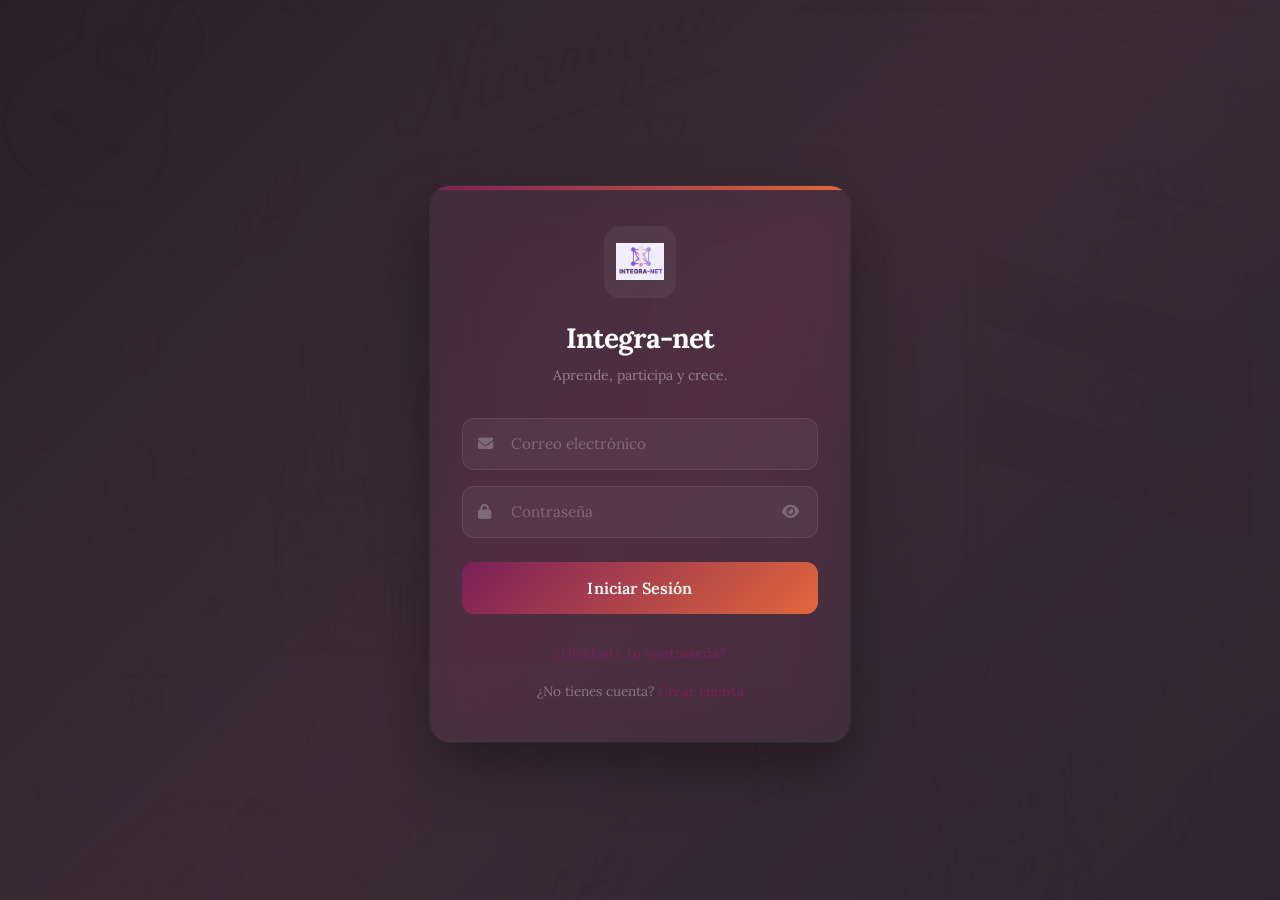
==== commit 224871f5: "mejora: unificar colores indigo a violeta y tipografia a Lora en web docente" ====
--- a/web-docente-admin-organizado/paginas/docente/index.html
+++ b/web-docente-admin-organizado/paginas/docente/index.html
@@ -8,7 +8,7 @@
     <link rel="stylesheet" href="https://cdn.jsdelivr.net/npm/chart.js@4.4.1/dist/chart.min.css">
     <link rel="preconnect" href="https://fonts.googleapis.com">
     <link rel="preconnect" href="https://fonts.gstatic.com" crossorigin>
-    <link href="https://fonts.googleapis.com/css2?family=Fraunces:opsz,wght@9..144,500;9..144,600;9..144,700&family=Lexend:wght@300;400;500;600;700&display=swap" rel="stylesheet">
+    <link href="https://fonts.googleapis.com/css2?family=Lora:ital,wght@0,400;0,500;0,600;0,700;1,400;1,500;1,600;1,700&display=swap" rel="stylesheet">
     <link rel="stylesheet" href="../../assets/css/design.css">
     <link rel="stylesheet" href="../../assets/css/styles.css">
     <link rel="stylesheet" href="./docente.css">
--- a/web-docente-admin-organizado/assets/css/design.css
+++ b/web-docente-admin-organizado/assets/css/design.css
@@ -76,9 +76,15 @@
   --radius-full: 50%;
   --radius-pill: 9999px;
 
-  --font: 'Lexend', 'Segoe UI', system-ui, -apple-system, BlinkMacSystemFont, sans-serif;
-  --font-display: 'Fraunces', 'Segoe UI', Georgia, serif;
+  --font: 'Lora', Georgia, 'Times New Roman', serif;
+  --font-display: 'Lora', Georgia, 'Times New Roman', serif;
   --font-mono: 'SF Mono', 'Fira Code', 'Cascadia Code', 'JetBrains Mono', monospace;
+
+  --text-h1: clamp(2.75rem, 5vw, 3.25rem);
+  --text-h2: clamp(2rem, 4vw, 2.25rem);
+  --text-h3: clamp(1.375rem, 3vw, 1.5rem);
+  --text-body: clamp(1rem, 2vw, 1.125rem);
+  --text-caption: clamp(0.8125rem, 1.5vw, 0.875rem);
 
   --transition-fast: 150ms cubic-bezier(0.4, 0, 0.2, 1);
   --transition-base: 250ms cubic-bezier(0.4, 0, 0.2, 1);
@@ -105,6 +111,7 @@
 
 body {
   font-family: var(--font);
+  font-size: var(--text-body);
   background: var(--bg);
   color: var(--text-primary);
   min-height: 100vh;
@@ -118,9 +125,14 @@
 ::selection { background: var(--primary-light); color: var(--primary); }
 :focus-visible { outline: 2px solid var(--primary); outline-offset: 2px; }
 
-h1, h2, h3 {
+h1, h2 {
   font-family: var(--font-display);
-  font-weight: 600;
+  font-weight: 700;
+  letter-spacing: -0.01em;
+}
+h3 {
+  font-family: var(--font-display);
+  font-weight: 500;
   letter-spacing: -0.01em;
 }
 
@@ -175,9 +187,9 @@
   to { opacity: 1; transform: translateY(0) scale(1); }
 }
 @keyframes notif-pulse {
-  0% { box-shadow: 0 0 0 0 rgba(99, 102, 241, 0.5); }
-  70% { box-shadow: 0 0 0 8px rgba(99, 102, 241, 0); }
-  100% { box-shadow: 0 0 0 0 rgba(99, 102, 241, 0); }
+  0% { box-shadow: 0 0 0 0 rgba(122, 32, 89, 0.5); }
+  70% { box-shadow: 0 0 0 8px rgba(122, 32, 89, 0); }
+  100% { box-shadow: 0 0 0 0 rgba(122, 32, 89, 0); }
 }
 @keyframes toast-in {
   0% { opacity: 0; transform: translateX(-50%) translateY(100px) scale(0.9); }
--- a/web-docente-admin-organizado/assets/css/styles.css
+++ b/web-docente-admin-organizado/assets/css/styles.css
@@ -99,7 +99,7 @@
 .menu a.active {
   background: var(--primary-gradient);
   color: white;
-  box-shadow: 0 4px 16px rgba(99, 102, 241, 0.3);
+  box-shadow: 0 4px 16px rgba(122, 32, 89, 0.3);
   font-weight: 600;
 }
 .menu a .notif-badge {
@@ -1355,7 +1355,7 @@
   background: var(--primary-gradient);
   color: white;
   border-bottom-right-radius: 4px;
-  box-shadow: 0 1px 4px rgba(99, 102, 241, 0.15);
+  box-shadow: 0 1px 4px rgba(122, 32, 89, 0.15);
 }
 
 .chat-msg-otro .chat-msg-burbuja {
@@ -1647,15 +1647,15 @@
   font-size: 1rem;
   transition: all var(--transition-fast);
   flex-shrink: 0;
-  box-shadow: 0 2px 8px rgba(99, 102, 241, 0.25);
+  box-shadow: 0 2px 8px rgba(122, 32, 89, 0.25);
 }
 .chat-btn-send:hover {
   transform: scale(1.08);
-  box-shadow: 0 4px 16px rgba(99, 102, 241, 0.35);
+  box-shadow: 0 4px 16px rgba(122, 32, 89, 0.35);
 }
 .chat-btn-send:active { transform: scale(0.92); }
 .chat-btn-send:disabled { opacity: 0.5; cursor: not-allowed; transform: none; box-shadow: none; }
-.chat-btn-send.has-content { opacity: 1; box-shadow: 0 2px 8px rgba(99, 102, 241, 0.3); }
+.chat-btn-send.has-content { opacity: 1; box-shadow: 0 2px 8px rgba(122, 32, 89, 0.3); }
 
 /* Context Menu */
 .chat-context-menu {
